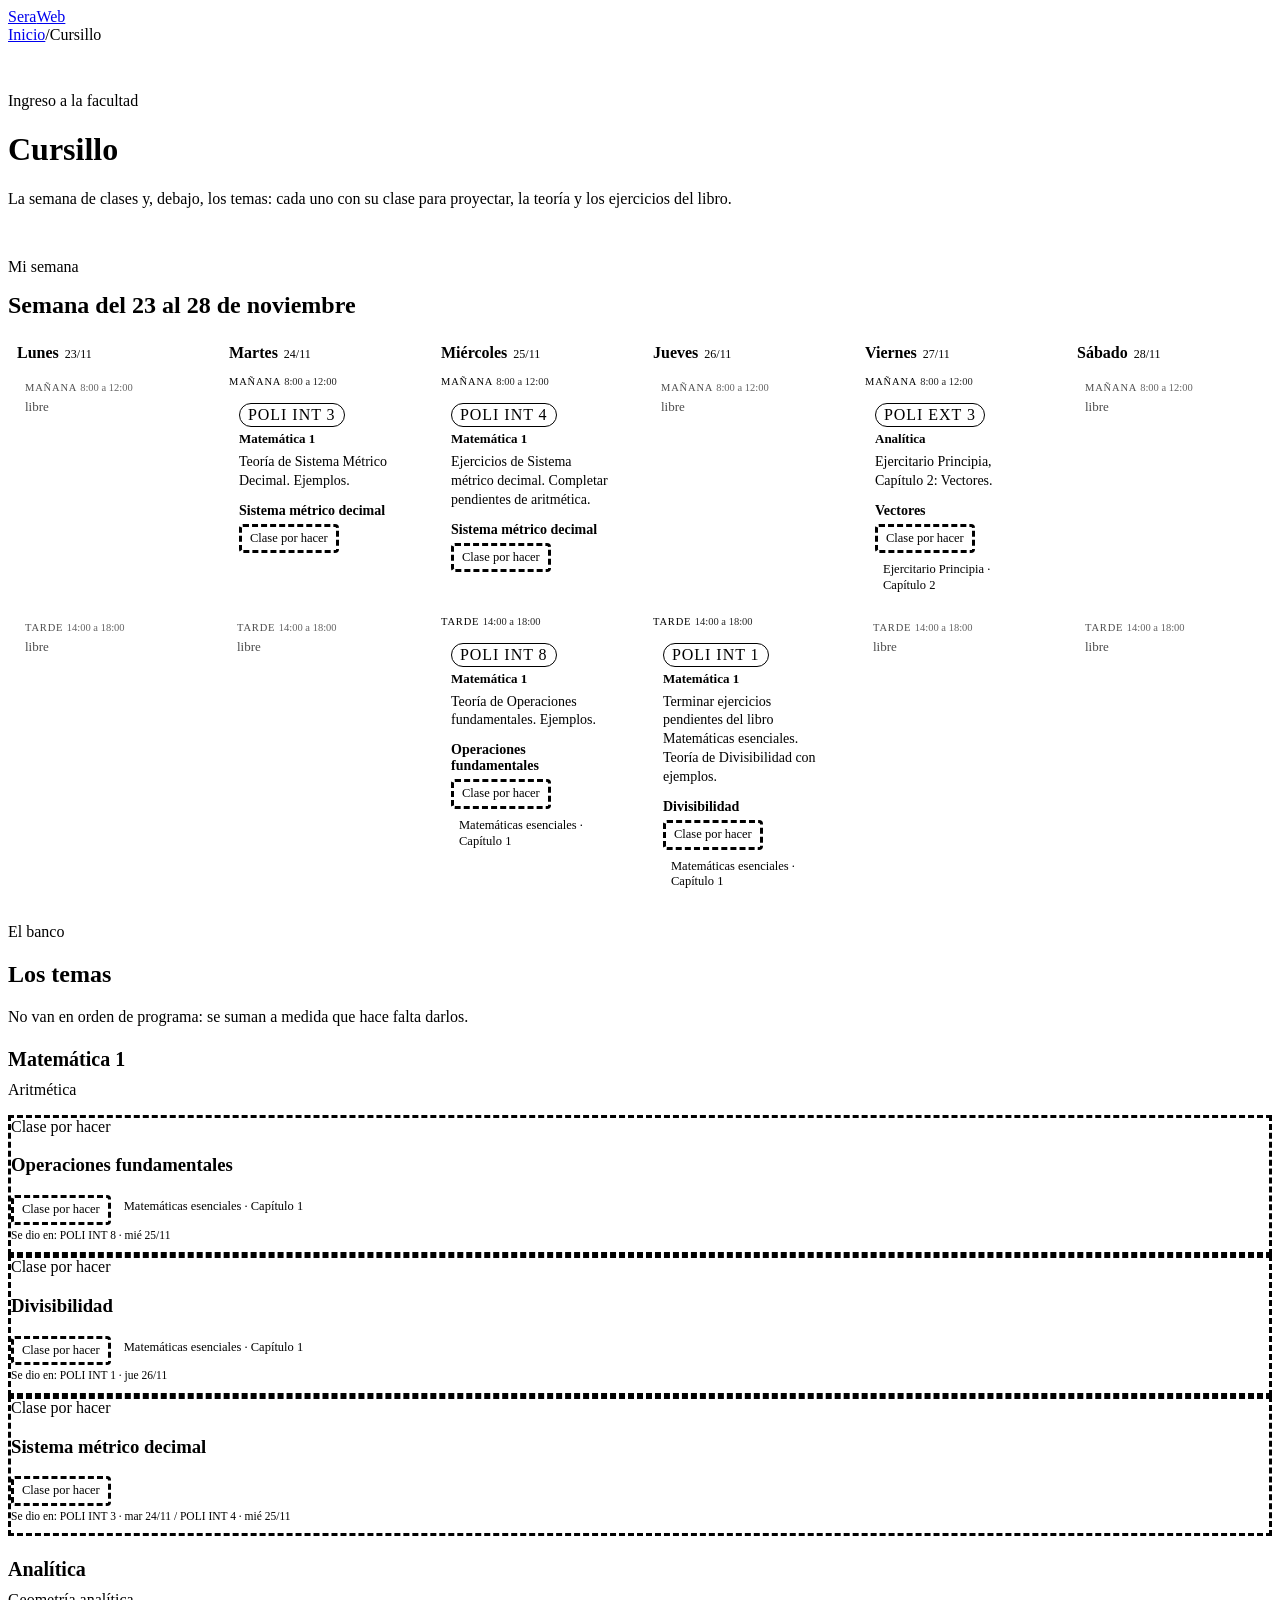
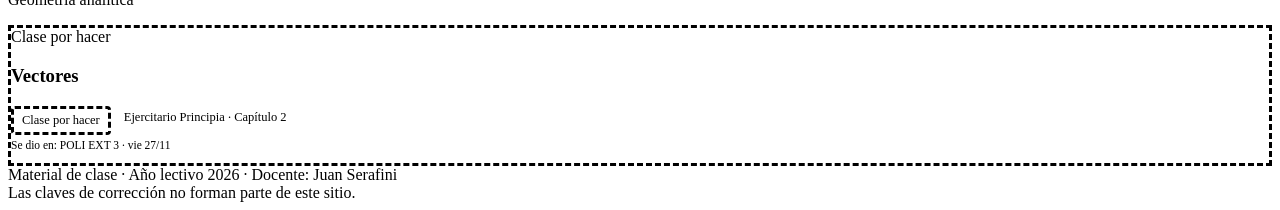
==== cursillo/index.html @ d31597b7 "Cursillo: la semana de clases y el banco de temas cursillo/index.html abre con la semana (lunes a sá" ====
<!doctype html>
<html lang="es">
<head>
<meta charset="utf-8">
<meta name="viewport" content="width=device-width, initial-scale=1, viewport-fit=cover">
<title>Cursillo · SeraWeb</title>
<meta name="description" content="Cursillo de ingreso: la semana de clases y los temas, con sus clases para proyectar.">
<link rel="icon" href="../assets/img/seraweb.svg" type="image/svg+xml">
<link rel="preconnect" href="https://fonts.googleapis.com">
<link rel="preconnect" href="https://fonts.gstatic.com" crossorigin>
<link rel="stylesheet" href="https://fonts.googleapis.com/css2?family=Alegreya:ital,wght@0,500;0,700;0,800;1,500&family=Alegreya+Sans:ital,wght@0,400;0,500;0,700;1,400&family=IBM+Plex+Mono:wght@400;600&display=swap">
  <link rel="stylesheet" href="../assets/base.css">
  <link rel="stylesheet" href="../assets/sitio.css">
  <link rel="stylesheet" href="../assets/cursillo.css">
</head>
<body>
<nav class="sitio-nav">
  <div class="sitio-nav-int">
    <a class="sitio-marca" href="../index.html">Sera<span>Web</span></a>
    <div class="sitio-ruta"><a href="../index.html">Inicio</a><span class="sep">/</span><span>Cursillo</span></div>
  </div>
</nav>
<div class="envoltura ancha">
<header class="portada cur-portada">
  <p class="sello">Ingreso a la facultad</p>
  <h1>Cursillo</h1>
  <p class="bajada">La semana de clases y, debajo, los temas: cada uno con su clase para
    proyectar, la teoría y los ejercicios del libro.</p>
</header>
<section class="bloque" id="semana">
  <p class="eyebrow">Mi semana</p>
  <div class="cur-encabezado">
    <h2 id="cur-rotulo">Semana del 23 al 28 de noviembre</h2>
    <div class="cur-nav"><button class="cur-flecha" type="button" id="cur-ant" aria-label="Semana anterior">←</button><button class="cur-flecha" type="button" id="cur-sig" aria-label="Semana siguiente">→</button></div>
  </div>
  <div class="aviso" id="cur-aviso" hidden></div>
  <div class="cur-semana" data-lunes="2026-11-23" data-rotulo="Semana del 23 al 28 de noviembre">
    <div class="cur-dia libre" data-fecha="2026-11-23">
      <h3><span>Lunes</span> <small>23/11</small></h3>
      <div class="cur-turno vacio">
        <span class="cur-turno-nom">Mañana <small>8:00 a 12:00</small></span>
        <span class="cur-libre">libre</span>
      </div><div class="cur-turno vacio">
        <span class="cur-turno-nom">Tarde <small>14:00 a 18:00</small></span>
        <span class="cur-libre">libre</span>
      </div>
    </div><div class="cur-dia" data-fecha="2026-11-24">
      <h3><span>Martes</span> <small>24/11</small></h3>
      <div class="cur-turno">
        <span class="cur-turno-nom">Mañana <small>8:00 a 12:00</small></span>
        <article class="cur-clase">
          <div class="cur-cab"><span class="cur-grupo inst-poli" title="Politécnica · intensivo 3">POLI INT 3</span>
            <span class="cur-materia">Matemática 1</span></div>
          <p class="cur-consigna">Teoría de Sistema Métrico Decimal. Ejemplos.</p><div class="cur-tema"><a class="cur-tema-nom" href="#tema-sistema-metrico">Sistema métrico decimal</a><div class="cur-mats"><span class="cur-mat por-hacer">Clase por hacer</span></div></div>
        </article>
      </div><div class="cur-turno vacio">
        <span class="cur-turno-nom">Tarde <small>14:00 a 18:00</small></span>
        <span class="cur-libre">libre</span>
      </div>
    </div><div class="cur-dia" data-fecha="2026-11-25">
      <h3><span>Miércoles</span> <small>25/11</small></h3>
      <div class="cur-turno">
        <span class="cur-turno-nom">Mañana <small>8:00 a 12:00</small></span>
        <article class="cur-clase">
          <div class="cur-cab"><span class="cur-grupo inst-poli" title="Politécnica · intensivo 4">POLI INT 4</span>
            <span class="cur-materia">Matemática 1</span></div>
          <p class="cur-consigna">Ejercicios de Sistema métrico decimal. Completar pendientes de aritmética.</p><div class="cur-tema"><a class="cur-tema-nom" href="#tema-sistema-metrico">Sistema métrico decimal</a><div class="cur-mats"><span class="cur-mat por-hacer">Clase por hacer</span></div></div>
        </article>
      </div><div class="cur-turno">
        <span class="cur-turno-nom">Tarde <small>14:00 a 18:00</small></span>
        <article class="cur-clase">
          <div class="cur-cab"><span class="cur-grupo inst-poli" title="Politécnica · intensivo 8">POLI INT 8</span>
            <span class="cur-materia">Matemática 1</span></div>
          <p class="cur-consigna">Teoría de Operaciones fundamentales. Ejemplos.</p><div class="cur-tema"><a class="cur-tema-nom" href="#tema-operaciones">Operaciones fundamentales</a><div class="cur-mats"><span class="cur-mat por-hacer">Clase por hacer</span><span class="cur-mat ejer">Matemáticas esenciales · Capítulo 1</span></div></div>
        </article>
      </div>
    </div><div class="cur-dia" data-fecha="2026-11-26">
      <h3><span>Jueves</span> <small>26/11</small></h3>
      <div class="cur-turno vacio">
        <span class="cur-turno-nom">Mañana <small>8:00 a 12:00</small></span>
        <span class="cur-libre">libre</span>
      </div><div class="cur-turno">
        <span class="cur-turno-nom">Tarde <small>14:00 a 18:00</small></span>
        <article class="cur-clase">
          <div class="cur-cab"><span class="cur-grupo inst-poli" title="Politécnica · intensivo 1">POLI INT 1</span>
            <span class="cur-materia">Matemática 1</span></div>
          <p class="cur-consigna">Terminar ejercicios pendientes del libro Matemáticas esenciales. Teoría de Divisibilidad con ejemplos.</p><div class="cur-tema"><a class="cur-tema-nom" href="#tema-divisibilidad">Divisibilidad</a><div class="cur-mats"><span class="cur-mat por-hacer">Clase por hacer</span><span class="cur-mat ejer">Matemáticas esenciales · Capítulo 1</span></div></div>
        </article>
      </div>
    </div><div class="cur-dia" data-fecha="2026-11-27">
      <h3><span>Viernes</span> <small>27/11</small></h3>
      <div class="cur-turno">
        <span class="cur-turno-nom">Mañana <small>8:00 a 12:00</small></span>
        <article class="cur-clase">
          <div class="cur-cab"><span class="cur-grupo inst-poli" title="Politécnica · extensivo 3">POLI EXT 3</span>
            <span class="cur-materia">Analítica</span></div>
          <p class="cur-consigna">Ejercitario Principia, Capítulo 2: Vectores.</p><div class="cur-tema"><a class="cur-tema-nom" href="#tema-vectores">Vectores</a><div class="cur-mats"><span class="cur-mat por-hacer">Clase por hacer</span><span class="cur-mat ejer">Ejercitario Principia · Capítulo 2</span></div></div>
        </article>
      </div><div class="cur-turno vacio">
        <span class="cur-turno-nom">Tarde <small>14:00 a 18:00</small></span>
        <span class="cur-libre">libre</span>
      </div>
    </div><div class="cur-dia libre" data-fecha="2026-11-28">
      <h3><span>Sábado</span> <small>28/11</small></h3>
      <div class="cur-turno vacio">
        <span class="cur-turno-nom">Mañana <small>8:00 a 12:00</small></span>
        <span class="cur-libre">libre</span>
      </div><div class="cur-turno vacio">
        <span class="cur-turno-nom">Tarde <small>14:00 a 18:00</small></span>
        <span class="cur-libre">libre</span>
      </div>
    </div>
  </div>
</section>
<section class="bloque" id="temas">
  <p class="eyebrow">El banco</p>
  <h2>Los temas</h2>
  <p>No van en orden de programa: se suman a medida que hace falta darlos.</p>
  <h3 class="cur-banco-materia">Matemática 1</h3>
<p class="eyebrow">Aritmética</p><div class="tarjetas">
<div class="tarjeta cur-tarjeta sin-clase" id="tema-operaciones">
      <span class="etiqueta pend">Clase por hacer</span><h3>Operaciones fundamentales</h3>
      <div class="cur-mats"><span class="cur-mat por-hacer">Clase por hacer</span><span class="cur-mat ejer">Matemáticas esenciales · Capítulo 1</span></div><p class="cur-dado">Se dio en: POLI INT 8 · mié 25/11</p>
    </div>
<div class="tarjeta cur-tarjeta sin-clase" id="tema-divisibilidad">
      <span class="etiqueta pend">Clase por hacer</span><h3>Divisibilidad</h3>
      <div class="cur-mats"><span class="cur-mat por-hacer">Clase por hacer</span><span class="cur-mat ejer">Matemáticas esenciales · Capítulo 1</span></div><p class="cur-dado">Se dio en: POLI INT 1 · jue 26/11</p>
    </div>
<div class="tarjeta cur-tarjeta sin-clase" id="tema-sistema-metrico">
      <span class="etiqueta pend">Clase por hacer</span><h3>Sistema métrico decimal</h3>
      <div class="cur-mats"><span class="cur-mat por-hacer">Clase por hacer</span></div><p class="cur-dado">Se dio en: POLI INT 3 · mar 24/11 / POLI INT 4 · mié 25/11</p>
    </div>
</div>
<h3 class="cur-banco-materia">Analítica</h3>
<p class="eyebrow">Geometría analítica</p><div class="tarjetas">
<div class="tarjeta cur-tarjeta sin-clase" id="tema-vectores">
      <span class="etiqueta pend">Clase por hacer</span><h3>Vectores</h3>
      <div class="cur-mats"><span class="cur-mat por-hacer">Clase por hacer</span><span class="cur-mat ejer">Ejercitario Principia · Capítulo 2</span></div><p class="cur-dado">Se dio en: POLI EXT 3 · vie 27/11</p>
    </div>
</div>
</section>
</div>
<footer class="pie-sitio">
  <div class="envoltura ancha">
    Material de clase · Año lectivo 2026 · Docente: Juan Serafini<br>
    Las claves de corrección no forman parte de este sitio.
  </div>
</footer>
<script>
(function () {
  var semanas = [].slice.call(document.querySelectorAll('.cur-semana'));
  if (!semanas.length) return;
  function lee(iso) { var p = iso.split('-'); return new Date(+p[0], p[1] - 1, +p[2]); }
  function iso(d) {
    return d.getFullYear() + '-' + ('0' + (d.getMonth() + 1)).slice(-2) + '-' + ('0' + d.getDate()).slice(-2);
  }
  function mas(d, n) { return new Date(d.getFullYear(), d.getMonth(), d.getDate() + n); }
  var q = /[?&]hoy=(\d{4}-\d\d-\d\d)/.exec(location.search);
  var hoy = q ? lee(q[1]) : new Date(); hoy = new Date(hoy.getFullYear(), hoy.getMonth(), hoy.getDate());
  var dow = hoy.getDay();                          // 0 domingo … 6 sábado
  var lunesHoy = mas(hoy, dow === 0 ? -6 : 1 - dow);
  var objetivo = dow === 0 ? mas(lunesHoy, 7) : lunesHoy;   // el domingo ya mira la que viene
  var lunes = semanas.map(function (s) { return s.getAttribute('data-lunes'); });
  var i = lunes.indexOf(iso(objetivo));
  if (i < 0) {                                       // la más cercana hacia atrás, o la primera
    i = 0;
    for (var k = 0; k < lunes.length; k++) if (lunes[k] <= iso(objetivo)) i = k;
  }
  var rot = document.getElementById('cur-rotulo');
  var ant = document.getElementById('cur-ant'), sig = document.getElementById('cur-sig');
  function muestra(n) {
    i = n;
    semanas.forEach(function (s, k) { s.hidden = k !== i; });
    rot.textContent = semanas[i].getAttribute('data-rotulo');
    ant.disabled = i === 0; sig.disabled = i === semanas.length - 1;
  }
  ant.addEventListener('click', function () { if (i > 0) muestra(i - 1); });
  sig.addEventListener('click', function () { if (i < semanas.length - 1) muestra(i + 1); });
  document.querySelector('.cur-nav').hidden = semanas.length < 2;
  var d = document.querySelector('.cur-dia[data-fecha="' + iso(hoy) + '"]');
  if (d) d.classList.add('hoy');
  muestra(i);
  // jueves: cargar la disponibilidad; viernes y sábado: ¿llegó la grilla?
  var prox = mas(lunesHoy, 7), aviso = document.getElementById('cur-aviso');
  var meses = ['enero','febrero','marzo','abril','mayo','junio','julio','agosto',
               'septiembre','octubre','noviembre','diciembre'];
  var cual = prox.getDate() + ' de ' + meses[prox.getMonth()];
  var cargada = lunes.indexOf(iso(prox)) >= 0;
  if (dow === 4) aviso.innerHTML = '<strong>Hoy es jueves:</strong> cargá la disponibilidad para la semana del ' + cual + '.';
  else if ((dow === 5 || dow === 6) && !cargada)
    aviso.innerHTML = '<strong>Falta la grilla</strong> de la semana del ' + cual + ': cuando llegue, se carga en cursillo_datos.py.';
  aviso.hidden = !aviso.innerHTML;
})();
</script>
<script src="../assets/proyeccion.js" defer></script>
<script src="../assets/timer.js" defer></script>
</body>
</html>
---- assets/cursillo.css ----
/* SeraWeb · Cursillo: la semana y el banco de temas.
   Lo usa solo cursillo/index.html (lo genera cursillo_generar.py). */

.cur-portada{padding-block:32px 18px}

.cur-encabezado{display:flex; align-items:center; justify-content:space-between; gap:12px; flex-wrap:wrap}
.cur-encabezado h2{margin:0}
.cur-nav{display:flex; gap:6px}
.cur-nav[hidden]{display:none}
.cur-flecha{
  font:700 18px/1 var(--sans); min-width:44px; min-height:44px; border-radius:5px;
  border:1px solid var(--acento); background:none; color:var(--acento); cursor:pointer}
.cur-flecha:hover,.cur-flecha:focus-visible{background:var(--acento); color:var(--papel)}
.cur-flecha[disabled]{opacity:.3; cursor:default; background:none; color:var(--acento)}

/* la grilla: seis días en columnas, con los turnos alineados por subgrid */
.cur-semana{
  display:grid; grid-template-columns:repeat(6,minmax(0,1fr));
  grid-template-rows:auto auto auto; gap:0 8px; margin-top:16px}
.cur-semana[hidden]{display:none}
.cur-dia{
  display:grid; grid-row:span 3; grid-template-rows:subgrid; gap:8px;
  padding:8px; border-radius:6px; border:1px solid transparent}
.cur-dia h3{
  margin:0; font-size:1rem; font-weight:700; display:flex; align-items:baseline; gap:6px;
  padding-bottom:6px; border-bottom:2px solid var(--linea-fuerte)}
.cur-dia h3 small{font-family:var(--mono); font-size:12px; font-weight:400; color:var(--lapiz)}
.cur-dia.hoy{border-color:var(--acento); background:var(--acento-suave)}
.cur-dia.hoy h3{border-bottom-color:var(--acento)}
.cur-dia.hoy h3::after{
  content:'hoy'; margin-left:auto; font:700 10.5px var(--mono); letter-spacing:.1em;
  text-transform:uppercase; color:var(--acento)}

.cur-turno{display:flex; flex-direction:column; gap:6px; min-height:7.5em}
.cur-turno-nom{
  font-family:var(--mono); font-size:10.5px; letter-spacing:.08em; text-transform:uppercase;
  color:var(--lapiz)}
.cur-turno-nom small{font-size:inherit; letter-spacing:0; text-transform:none; opacity:.85}
.cur-turno.vacio{
  border:1px dashed var(--linea); border-radius:5px; padding:6px 8px; opacity:.7}
.cur-libre{font-size:13px; color:var(--lapiz)}

.cur-clase{
  flex:1; display:flex; flex-direction:column; gap:6px; padding:10px;
  background:var(--papel); border:1px solid var(--linea-fuerte); border-left:4px solid var(--acento);
  border-radius:5px}
.cur-cab{display:flex; flex-wrap:wrap; align-items:center; gap:4px 8px}
.cur-grupo{
  font:700 12px var(--sans); letter-spacing:.06em; padding:2px 8px; border-radius:99px;
  border:1.5px solid currentColor; white-space:nowrap}
.cur-materia{font-size:13px; font-weight:600; color:var(--lapiz)}
.cur-consigna{margin:0; font-size:14px; line-height:1.35}

/* color por institución (el grupo y el borde de la tarjeta) */
.inst-poli{color:var(--acento)}
.inst-fiuna{color:var(--acento2)}
.inst-fcq{color:var(--dest)}
.inst-ct,.inst-uptp{color:var(--tinta)}
.cur-clase:has(.inst-fiuna){border-left-color:var(--acento2)}
.cur-clase:has(.inst-fcq){border-left-color:var(--dest)}
.cur-clase:has(.inst-ct),.cur-clase:has(.inst-uptp){border-left-color:var(--tinta)}

.cur-tema{border-top:1px solid var(--linea); padding-top:6px; display:flex; flex-direction:column; gap:5px}
.cur-tema-nom{font-weight:700; font-size:14px; color:var(--tinta); text-decoration:none}
.cur-tema-nom:hover{color:var(--acento); text-decoration:underline}

/* los materiales de un tema */
.cur-mats{display:flex; flex-wrap:wrap; gap:5px}
.cur-mat{
  font-size:12.5px; line-height:1.25; padding:4px 8px; border-radius:4px;
  border:1px solid var(--linea-fuerte); color:var(--tinta); text-decoration:none}
a.cur-mat:hover,a.cur-mat:focus-visible{border-color:var(--acento); color:var(--acento)}
.cur-mat.clase{background:var(--acento); border-color:var(--acento); color:var(--papel); font-weight:700}
a.cur-mat.clase:hover,a.cur-mat.clase:focus-visible{background:none; color:var(--acento)}
.cur-mat.por-hacer{border-style:dashed; color:var(--lapiz)}
.cur-mat.ejer{background:var(--papel-2)}

/* el banco */
.cur-banco-materia{font-size:1.25rem; margin:22px 0 8px}
#temas .eyebrow{margin-top:10px}
.cur-tarjeta{scroll-margin-top:80px}
.cur-tarjeta.sin-clase{border-style:dashed}
.cur-tarjeta:target{border-color:var(--acento); box-shadow:0 0 0 3px var(--acento-suave)}
.cur-tarjeta .cur-dado{font-family:var(--mono); font-size:11.5px; margin-top:auto; padding-top:4px}

/* en pantallas angostas: un día debajo del otro, sin los casilleros vacíos */
@media (max-width:900px){
  .cur-semana{grid-template-columns:1fr; gap:10px}
  .cur-dia{display:flex; flex-direction:column; grid-row:auto}
  .cur-turno{min-height:0}
  .cur-turno.vacio{display:none}
  .cur-dia.libre{flex-direction:row; align-items:baseline; opacity:.65; padding-block:4px}
  .cur-dia.libre h3{border:none; padding:0}
  .cur-dia.libre::after{content:'libre'; font-size:13px; color:var(--lapiz); margin-left:auto}
}
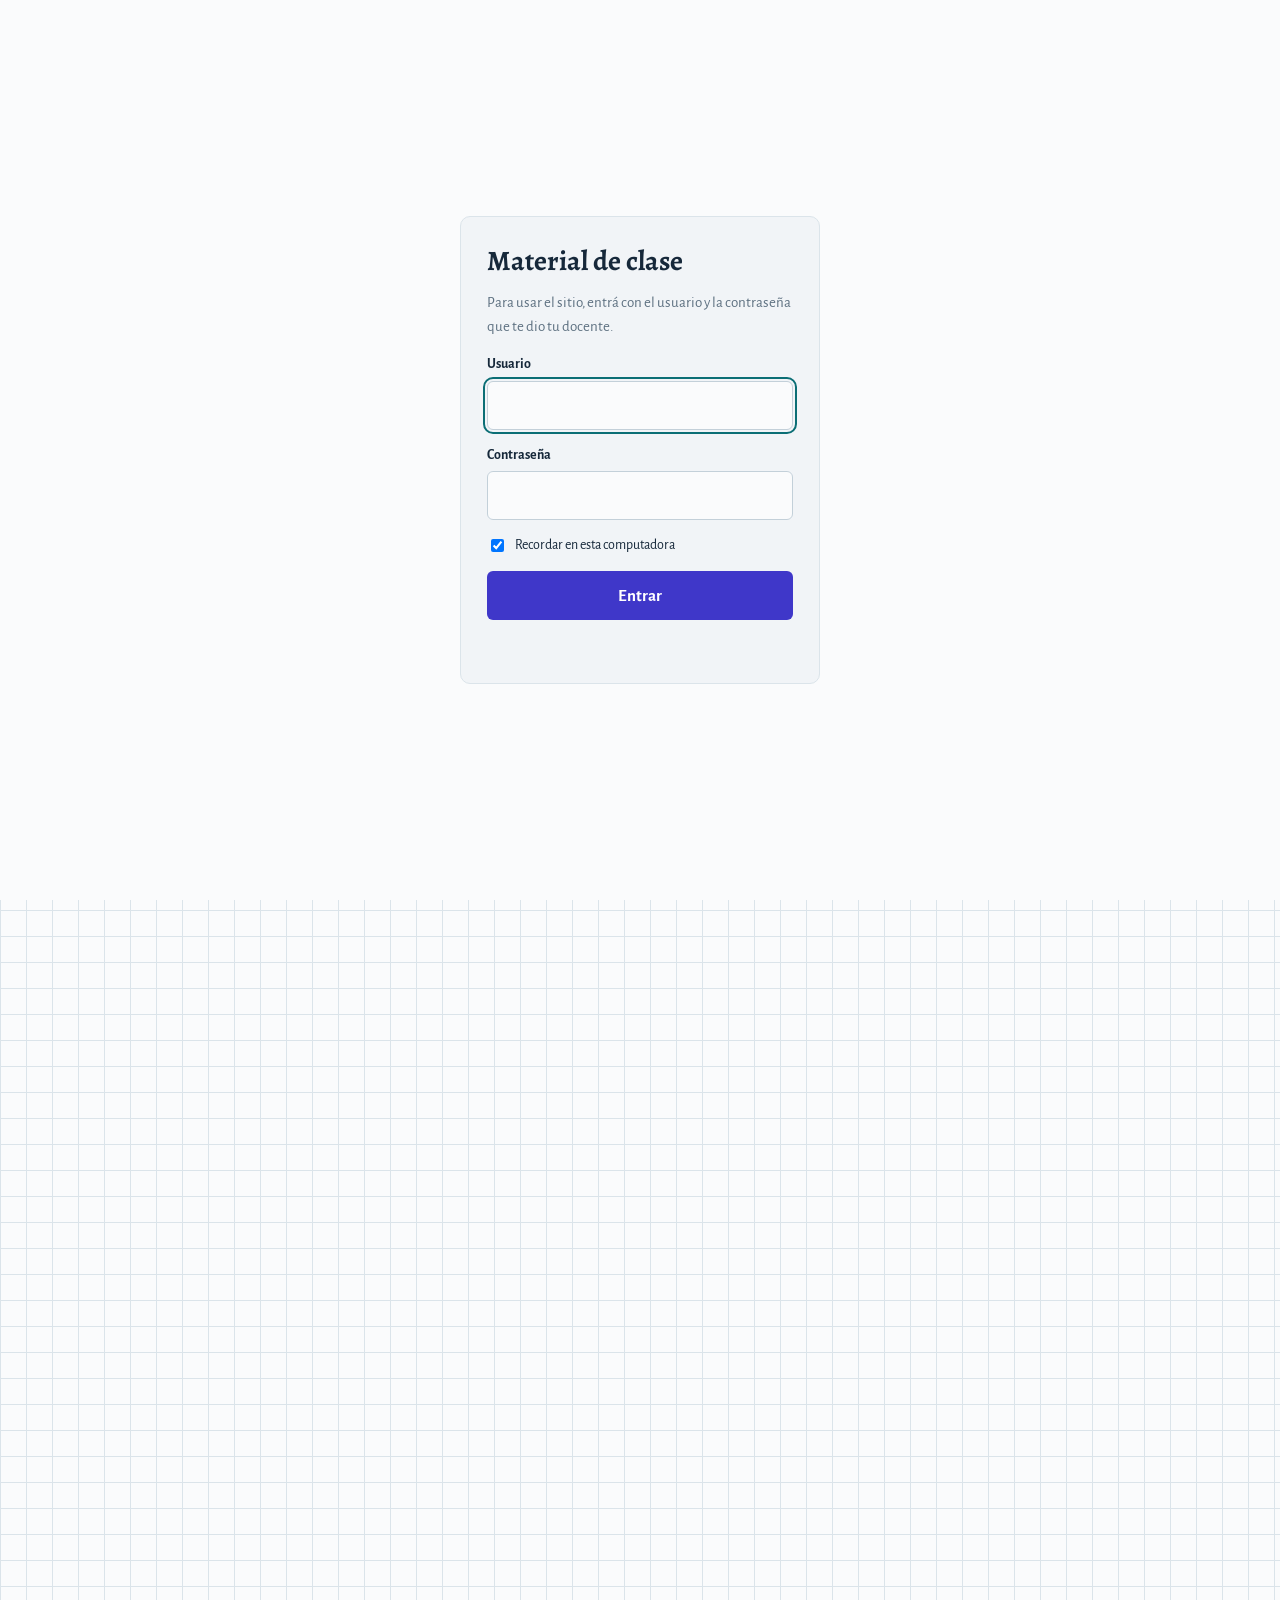
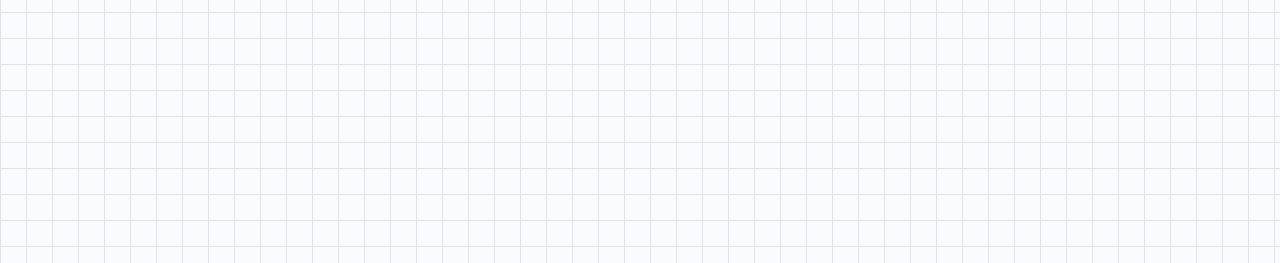
==== commit 0425b634: "Merge origin/main en cambios-locales: el Cursillo nuevo sobre la portada nueva La portada de main ar" ====
--- a/cursillo/index.html
+++ b/cursillo/index.html
@@ -6,9 +6,8 @@
 <title>Cursillo · SeraWeb</title>
 <meta name="description" content="Cursillo de ingreso: la semana de clases y los temas, con sus clases para proyectar.">
 <link rel="icon" href="../assets/img/seraweb.svg" type="image/svg+xml">
-<link rel="preconnect" href="https://fonts.googleapis.com">
-<link rel="preconnect" href="https://fonts.gstatic.com" crossorigin>
-<link rel="stylesheet" href="https://fonts.googleapis.com/css2?family=Alegreya:ital,wght@0,500;0,700;0,800;1,500&family=Alegreya+Sans:ital,wght@0,400;0,500;0,700;1,400&family=IBM+Plex+Mono:wght@400;600&display=swap">
+<meta http-equiv="Content-Security-Policy" content="default-src 'self' file:; script-src 'self' file: 'unsafe-inline'; style-src 'self' file: 'unsafe-inline'; img-src 'self' file: data:; font-src 'self' file:; media-src 'self' file:; connect-src 'none'; object-src 'none'; base-uri 'none'; form-action 'none'">
+<script src="../assets/acceso.js"></script>
   <link rel="stylesheet" href="../assets/base.css">
   <link rel="stylesheet" href="../assets/sitio.css">
   <link rel="stylesheet" href="../assets/cursillo.css">
--- a/assets/base.css
+++ b/assets/base.css
@@ -0,0 +1,449 @@
+/* ═══════════════════════════════════════════════════════════════
+   SeraWeb · hoja base
+   Todo lo compartido entre páginas: los colores, la tipografía, la
+   notación matemática, el panel de proyección y el modo diapositiva.
+   Una página de contenido solo agrega sus propios componentes.
+   ═══════════════════════════════════════════════════════════════ */
+
+/* ── tipografía, servida desde el sitio ─────────────────────────
+   Alegreya, Alegreya Sans e IBM Plex Mono (licencia SIL OFL 1.1, ver
+   assets/fuentes/OFL-*.txt), bajadas de Google Fonts con los subconjuntos
+   latin, latin-ext y greek. Sin pedidos a Google: el sitio no le avisa a
+   nadie quién lo visita, y la tipografía anda también sin conexión. */
+@font-face{font-family:'Alegreya';font-style:italic;font-weight:400;font-display:swap;
+  src:url(fuentes/alegreya-italic-greek.woff2) format('woff2');
+  unicode-range:U+0370-0377, U+037A-037F, U+0384-038A, U+038C, U+038E-03A1, U+03A3-03FF}
+@font-face{font-family:'Alegreya';font-style:italic;font-weight:400;font-display:swap;
+  src:url(fuentes/alegreya-italic-latin-ext.woff2) format('woff2');
+  unicode-range:U+0100-02BA, U+02BD-02C5, U+02C7-02CC, U+02CE-02D7, U+02DD-02FF, U+0304, U+0308, U+0329, U+1D00-1DBF, U+1E00-1E9F, U+1EF2-1EFF, U+2020, U+20A0-20AB, U+20AD-20C4, U+2113, U+2C60-2C7F, U+A720-A7FF}
+@font-face{font-family:'Alegreya';font-style:italic;font-weight:400;font-display:swap;
+  src:url(fuentes/alegreya-italic-latin.woff2) format('woff2');
+  unicode-range:U+0000-00FF, U+0131, U+0152-0153, U+02BB-02BC, U+02C6, U+02DA, U+02DC, U+0304, U+0308, U+0329, U+2000-206F, U+20AC, U+2122, U+2191, U+2193, U+2212, U+2215, U+FEFF, U+FFFD}
+@font-face{font-family:'Alegreya';font-style:italic;font-weight:500;font-display:swap;
+  src:url(fuentes/alegreya-italic-greek.woff2) format('woff2');
+  unicode-range:U+0370-0377, U+037A-037F, U+0384-038A, U+038C, U+038E-03A1, U+03A3-03FF}
+@font-face{font-family:'Alegreya';font-style:italic;font-weight:500;font-display:swap;
+  src:url(fuentes/alegreya-italic-latin-ext.woff2) format('woff2');
+  unicode-range:U+0100-02BA, U+02BD-02C5, U+02C7-02CC, U+02CE-02D7, U+02DD-02FF, U+0304, U+0308, U+0329, U+1D00-1DBF, U+1E00-1E9F, U+1EF2-1EFF, U+2020, U+20A0-20AB, U+20AD-20C4, U+2113, U+2C60-2C7F, U+A720-A7FF}
+@font-face{font-family:'Alegreya';font-style:italic;font-weight:500;font-display:swap;
+  src:url(fuentes/alegreya-italic-latin.woff2) format('woff2');
+  unicode-range:U+0000-00FF, U+0131, U+0152-0153, U+02BB-02BC, U+02C6, U+02DA, U+02DC, U+0304, U+0308, U+0329, U+2000-206F, U+20AC, U+2122, U+2191, U+2193, U+2212, U+2215, U+FEFF, U+FFFD}
+@font-face{font-family:'Alegreya';font-style:italic;font-weight:700;font-display:swap;
+  src:url(fuentes/alegreya-italic-greek.woff2) format('woff2');
+  unicode-range:U+0370-0377, U+037A-037F, U+0384-038A, U+038C, U+038E-03A1, U+03A3-03FF}
+@font-face{font-family:'Alegreya';font-style:italic;font-weight:700;font-display:swap;
+  src:url(fuentes/alegreya-italic-latin-ext.woff2) format('woff2');
+  unicode-range:U+0100-02BA, U+02BD-02C5, U+02C7-02CC, U+02CE-02D7, U+02DD-02FF, U+0304, U+0308, U+0329, U+1D00-1DBF, U+1E00-1E9F, U+1EF2-1EFF, U+2020, U+20A0-20AB, U+20AD-20C4, U+2113, U+2C60-2C7F, U+A720-A7FF}
+@font-face{font-family:'Alegreya';font-style:italic;font-weight:700;font-display:swap;
+  src:url(fuentes/alegreya-italic-latin.woff2) format('woff2');
+  unicode-range:U+0000-00FF, U+0131, U+0152-0153, U+02BB-02BC, U+02C6, U+02DA, U+02DC, U+0304, U+0308, U+0329, U+2000-206F, U+20AC, U+2122, U+2191, U+2193, U+2212, U+2215, U+FEFF, U+FFFD}
+@font-face{font-family:'Alegreya';font-style:normal;font-weight:400;font-display:swap;
+  src:url(fuentes/alegreya-greek.woff2) format('woff2');
+  unicode-range:U+0370-0377, U+037A-037F, U+0384-038A, U+038C, U+038E-03A1, U+03A3-03FF}
+@font-face{font-family:'Alegreya';font-style:normal;font-weight:400;font-display:swap;
+  src:url(fuentes/alegreya-latin-ext.woff2) format('woff2');
+  unicode-range:U+0100-02BA, U+02BD-02C5, U+02C7-02CC, U+02CE-02D7, U+02DD-02FF, U+0304, U+0308, U+0329, U+1D00-1DBF, U+1E00-1E9F, U+1EF2-1EFF, U+2020, U+20A0-20AB, U+20AD-20C4, U+2113, U+2C60-2C7F, U+A720-A7FF}
+@font-face{font-family:'Alegreya';font-style:normal;font-weight:400;font-display:swap;
+  src:url(fuentes/alegreya-latin.woff2) format('woff2');
+  unicode-range:U+0000-00FF, U+0131, U+0152-0153, U+02BB-02BC, U+02C6, U+02DA, U+02DC, U+0304, U+0308, U+0329, U+2000-206F, U+20AC, U+2122, U+2191, U+2193, U+2212, U+2215, U+FEFF, U+FFFD}
+@font-face{font-family:'Alegreya';font-style:normal;font-weight:500;font-display:swap;
+  src:url(fuentes/alegreya-greek.woff2) format('woff2');
+  unicode-range:U+0370-0377, U+037A-037F, U+0384-038A, U+038C, U+038E-03A1, U+03A3-03FF}
+@font-face{font-family:'Alegreya';font-style:normal;font-weight:500;font-display:swap;
+  src:url(fuentes/alegreya-latin-ext.woff2) format('woff2');
+  unicode-range:U+0100-02BA, U+02BD-02C5, U+02C7-02CC, U+02CE-02D7, U+02DD-02FF, U+0304, U+0308, U+0329, U+1D00-1DBF, U+1E00-1E9F, U+1EF2-1EFF, U+2020, U+20A0-20AB, U+20AD-20C4, U+2113, U+2C60-2C7F, U+A720-A7FF}
+@font-face{font-family:'Alegreya';font-style:normal;font-weight:500;font-display:swap;
+  src:url(fuentes/alegreya-latin.woff2) format('woff2');
+  unicode-range:U+0000-00FF, U+0131, U+0152-0153, U+02BB-02BC, U+02C6, U+02DA, U+02DC, U+0304, U+0308, U+0329, U+2000-206F, U+20AC, U+2122, U+2191, U+2193, U+2212, U+2215, U+FEFF, U+FFFD}
+@font-face{font-family:'Alegreya';font-style:normal;font-weight:700;font-display:swap;
+  src:url(fuentes/alegreya-greek.woff2) format('woff2');
+  unicode-range:U+0370-0377, U+037A-037F, U+0384-038A, U+038C, U+038E-03A1, U+03A3-03FF}
+@font-face{font-family:'Alegreya';font-style:normal;font-weight:700;font-display:swap;
+  src:url(fuentes/alegreya-latin-ext.woff2) format('woff2');
+  unicode-range:U+0100-02BA, U+02BD-02C5, U+02C7-02CC, U+02CE-02D7, U+02DD-02FF, U+0304, U+0308, U+0329, U+1D00-1DBF, U+1E00-1E9F, U+1EF2-1EFF, U+2020, U+20A0-20AB, U+20AD-20C4, U+2113, U+2C60-2C7F, U+A720-A7FF}
+@font-face{font-family:'Alegreya';font-style:normal;font-weight:700;font-display:swap;
+  src:url(fuentes/alegreya-latin.woff2) format('woff2');
+  unicode-range:U+0000-00FF, U+0131, U+0152-0153, U+02BB-02BC, U+02C6, U+02DA, U+02DC, U+0304, U+0308, U+0329, U+2000-206F, U+20AC, U+2122, U+2191, U+2193, U+2212, U+2215, U+FEFF, U+FFFD}
+@font-face{font-family:'Alegreya';font-style:normal;font-weight:800;font-display:swap;
+  src:url(fuentes/alegreya-greek.woff2) format('woff2');
+  unicode-range:U+0370-0377, U+037A-037F, U+0384-038A, U+038C, U+038E-03A1, U+03A3-03FF}
+@font-face{font-family:'Alegreya';font-style:normal;font-weight:800;font-display:swap;
+  src:url(fuentes/alegreya-latin-ext.woff2) format('woff2');
+  unicode-range:U+0100-02BA, U+02BD-02C5, U+02C7-02CC, U+02CE-02D7, U+02DD-02FF, U+0304, U+0308, U+0329, U+1D00-1DBF, U+1E00-1E9F, U+1EF2-1EFF, U+2020, U+20A0-20AB, U+20AD-20C4, U+2113, U+2C60-2C7F, U+A720-A7FF}
+@font-face{font-family:'Alegreya';font-style:normal;font-weight:800;font-display:swap;
+  src:url(fuentes/alegreya-latin.woff2) format('woff2');
+  unicode-range:U+0000-00FF, U+0131, U+0152-0153, U+02BB-02BC, U+02C6, U+02DA, U+02DC, U+0304, U+0308, U+0329, U+2000-206F, U+20AC, U+2122, U+2191, U+2193, U+2212, U+2215, U+FEFF, U+FFFD}
+@font-face{font-family:'Alegreya Sans';font-style:italic;font-weight:400;font-display:swap;
+  src:url(fuentes/alegreya-sans-italic-greek.woff2) format('woff2');
+  unicode-range:U+0370-0377, U+037A-037F, U+0384-038A, U+038C, U+038E-03A1, U+03A3-03FF}
+@font-face{font-family:'Alegreya Sans';font-style:italic;font-weight:400;font-display:swap;
+  src:url(fuentes/alegreya-sans-italic-latin-ext.woff2) format('woff2');
+  unicode-range:U+0100-02BA, U+02BD-02C5, U+02C7-02CC, U+02CE-02D7, U+02DD-02FF, U+0304, U+0308, U+0329, U+1D00-1DBF, U+1E00-1E9F, U+1EF2-1EFF, U+2020, U+20A0-20AB, U+20AD-20C4, U+2113, U+2C60-2C7F, U+A720-A7FF}
+@font-face{font-family:'Alegreya Sans';font-style:italic;font-weight:400;font-display:swap;
+  src:url(fuentes/alegreya-sans-italic-latin.woff2) format('woff2');
+  unicode-range:U+0000-00FF, U+0131, U+0152-0153, U+02BB-02BC, U+02C6, U+02DA, U+02DC, U+0304, U+0308, U+0329, U+2000-206F, U+20AC, U+2122, U+2191, U+2193, U+2212, U+2215, U+FEFF, U+FFFD}
+@font-face{font-family:'Alegreya Sans';font-style:normal;font-weight:400;font-display:swap;
+  src:url(fuentes/alegreya-sans-greek.woff2) format('woff2');
+  unicode-range:U+0370-0377, U+037A-037F, U+0384-038A, U+038C, U+038E-03A1, U+03A3-03FF}
+@font-face{font-family:'Alegreya Sans';font-style:normal;font-weight:400;font-display:swap;
+  src:url(fuentes/alegreya-sans-latin-ext.woff2) format('woff2');
+  unicode-range:U+0100-02BA, U+02BD-02C5, U+02C7-02CC, U+02CE-02D7, U+02DD-02FF, U+0304, U+0308, U+0329, U+1D00-1DBF, U+1E00-1E9F, U+1EF2-1EFF, U+2020, U+20A0-20AB, U+20AD-20C4, U+2113, U+2C60-2C7F, U+A720-A7FF}
+@font-face{font-family:'Alegreya Sans';font-style:normal;font-weight:400;font-display:swap;
+  src:url(fuentes/alegreya-sans-latin.woff2) format('woff2');
+  unicode-range:U+0000-00FF, U+0131, U+0152-0153, U+02BB-02BC, U+02C6, U+02DA, U+02DC, U+0304, U+0308, U+0329, U+2000-206F, U+20AC, U+2122, U+2191, U+2193, U+2212, U+2215, U+FEFF, U+FFFD}
+@font-face{font-family:'Alegreya Sans';font-style:normal;font-weight:500;font-display:swap;
+  src:url(fuentes/alegreya-sans-greek-500.woff2) format('woff2');
+  unicode-range:U+0370-0377, U+037A-037F, U+0384-038A, U+038C, U+038E-03A1, U+03A3-03FF}
+@font-face{font-family:'Alegreya Sans';font-style:normal;font-weight:500;font-display:swap;
+  src:url(fuentes/alegreya-sans-latin-ext-500.woff2) format('woff2');
+  unicode-range:U+0100-02BA, U+02BD-02C5, U+02C7-02CC, U+02CE-02D7, U+02DD-02FF, U+0304, U+0308, U+0329, U+1D00-1DBF, U+1E00-1E9F, U+1EF2-1EFF, U+2020, U+20A0-20AB, U+20AD-20C4, U+2113, U+2C60-2C7F, U+A720-A7FF}
+@font-face{font-family:'Alegreya Sans';font-style:normal;font-weight:500;font-display:swap;
+  src:url(fuentes/alegreya-sans-latin-500.woff2) format('woff2');
+  unicode-range:U+0000-00FF, U+0131, U+0152-0153, U+02BB-02BC, U+02C6, U+02DA, U+02DC, U+0304, U+0308, U+0329, U+2000-206F, U+20AC, U+2122, U+2191, U+2193, U+2212, U+2215, U+FEFF, U+FFFD}
+@font-face{font-family:'Alegreya Sans';font-style:normal;font-weight:700;font-display:swap;
+  src:url(fuentes/alegreya-sans-greek-700.woff2) format('woff2');
+  unicode-range:U+0370-0377, U+037A-037F, U+0384-038A, U+038C, U+038E-03A1, U+03A3-03FF}
+@font-face{font-family:'Alegreya Sans';font-style:normal;font-weight:700;font-display:swap;
+  src:url(fuentes/alegreya-sans-latin-ext-700.woff2) format('woff2');
+  unicode-range:U+0100-02BA, U+02BD-02C5, U+02C7-02CC, U+02CE-02D7, U+02DD-02FF, U+0304, U+0308, U+0329, U+1D00-1DBF, U+1E00-1E9F, U+1EF2-1EFF, U+2020, U+20A0-20AB, U+20AD-20C4, U+2113, U+2C60-2C7F, U+A720-A7FF}
+@font-face{font-family:'Alegreya Sans';font-style:normal;font-weight:700;font-display:swap;
+  src:url(fuentes/alegreya-sans-latin-700.woff2) format('woff2');
+  unicode-range:U+0000-00FF, U+0131, U+0152-0153, U+02BB-02BC, U+02C6, U+02DA, U+02DC, U+0304, U+0308, U+0329, U+2000-206F, U+20AC, U+2122, U+2191, U+2193, U+2212, U+2215, U+FEFF, U+FFFD}
+@font-face{font-family:'Alegreya Sans';font-style:normal;font-weight:800;font-display:swap;
+  src:url(fuentes/alegreya-sans-greek-800.woff2) format('woff2');
+  unicode-range:U+0370-0377, U+037A-037F, U+0384-038A, U+038C, U+038E-03A1, U+03A3-03FF}
+@font-face{font-family:'Alegreya Sans';font-style:normal;font-weight:800;font-display:swap;
+  src:url(fuentes/alegreya-sans-latin-ext-800.woff2) format('woff2');
+  unicode-range:U+0100-02BA, U+02BD-02C5, U+02C7-02CC, U+02CE-02D7, U+02DD-02FF, U+0304, U+0308, U+0329, U+1D00-1DBF, U+1E00-1E9F, U+1EF2-1EFF, U+2020, U+20A0-20AB, U+20AD-20C4, U+2113, U+2C60-2C7F, U+A720-A7FF}
+@font-face{font-family:'Alegreya Sans';font-style:normal;font-weight:800;font-display:swap;
+  src:url(fuentes/alegreya-sans-latin-800.woff2) format('woff2');
+  unicode-range:U+0000-00FF, U+0131, U+0152-0153, U+02BB-02BC, U+02C6, U+02DA, U+02DC, U+0304, U+0308, U+0329, U+2000-206F, U+20AC, U+2122, U+2191, U+2193, U+2212, U+2215, U+FEFF, U+FFFD}
+@font-face{font-family:'IBM Plex Mono';font-style:normal;font-weight:400;font-display:swap;
+  src:url(fuentes/ibm-plex-mono-latin-ext.woff2) format('woff2');
+  unicode-range:U+0100-02BA, U+02BD-02C5, U+02C7-02CC, U+02CE-02D7, U+02DD-02FF, U+0304, U+0308, U+0329, U+1D00-1DBF, U+1E00-1E9F, U+1EF2-1EFF, U+2020, U+20A0-20AB, U+20AD-20C4, U+2113, U+2C60-2C7F, U+A720-A7FF}
+@font-face{font-family:'IBM Plex Mono';font-style:normal;font-weight:400;font-display:swap;
+  src:url(fuentes/ibm-plex-mono-latin.woff2) format('woff2');
+  unicode-range:U+0000-00FF, U+0131, U+0152-0153, U+02BB-02BC, U+02C6, U+02DA, U+02DC, U+0304, U+0308, U+0329, U+2000-206F, U+20AC, U+2122, U+2191, U+2193, U+2212, U+2215, U+FEFF, U+FFFD}
+@font-face{font-family:'IBM Plex Mono';font-style:normal;font-weight:600;font-display:swap;
+  src:url(fuentes/ibm-plex-mono-latin-ext-600.woff2) format('woff2');
+  unicode-range:U+0100-02BA, U+02BD-02C5, U+02C7-02CC, U+02CE-02D7, U+02DD-02FF, U+0304, U+0308, U+0329, U+1D00-1DBF, U+1E00-1E9F, U+1EF2-1EFF, U+2020, U+20A0-20AB, U+20AD-20C4, U+2113, U+2C60-2C7F, U+A720-A7FF}
+@font-face{font-family:'IBM Plex Mono';font-style:normal;font-weight:600;font-display:swap;
+  src:url(fuentes/ibm-plex-mono-latin-600.woff2) format('woff2');
+  unicode-range:U+0000-00FF, U+0131, U+0152-0153, U+02BB-02BC, U+02C6, U+02DA, U+02DC, U+0304, U+0308, U+0329, U+2000-206F, U+20AC, U+2122, U+2191, U+2193, U+2212, U+2215, U+FEFF, U+FFFD}
+
+/* ── tokens ─────────────────────────────────────────────────────
+   El tema claro se define en :root a secas. El oscuro solo redefine
+   los mismos nombres. Ningún color se define únicamente dentro de un
+   @media o de un [data-theme]: si no, la página se rompe cuando el
+   visitante no eligió tema. */
+:root{
+  --papel:#FAFBFC;
+  --papel-2:#F1F4F7;
+  --linea:#DBE4EA;
+  --linea-fuerte:#C3D0D9;
+  --tinta:#16283A;
+  --lapiz:#5D7080;
+
+  /* acentos: los nombres largos son los del sistema, los cortos son
+     alias que usan las páginas heredadas */
+  --acento:#3F37C9;        --rojo:var(--acento);     --r1:var(--acento);
+  --acento-suave:#ECEBFA;  --rojo-suave:var(--acento-suave);
+                           --r1-suave:var(--acento-suave);
+  --acento2:#0B6E75;       --r2:var(--acento2);
+  --acento2-suave:#E7F2F2; --r2-suave:var(--acento2-suave);
+  --dest:#9A6B12;          --ambar:var(--dest);      --punto:#B8801A;
+  --dest-suave:#FBF2DE;    --ambar-suave:var(--dest-suave);
+                           --punto-suave:var(--dest-suave);
+  --dest-borde:#E4C67E;    --ambar-borde:var(--dest-borde);
+
+  --serif:'Alegreya',Georgia,'Times New Roman',serif;
+  --sans:'Alegreya Sans','Segoe UI',system-ui,-apple-system,sans-serif;
+  --mono:'IBM Plex Mono',ui-monospace,'Courier New',monospace;
+}
+@media (prefers-color-scheme:dark){
+  :root:not([data-theme="light"]){
+    --papel:#0E151C; --papel-2:#151F29; --linea:#1F2B36; --linea-fuerte:#2C3B49;
+    --tinta:#E4ECF2; --lapiz:#93A6B5;
+    --acento:#A9A4FF; --acento-suave:#1D1A3A;
+    --acento2:#4FC3CB; --acento2-suave:#0F2427;
+    --dest:#EFC162; --punto:#EFC162; --dest-suave:#231C0E; --dest-borde:#5C4A1E;
+  }
+}
+:root[data-theme="dark"]{
+  --papel:#0E151C; --papel-2:#151F29; --linea:#1F2B36; --linea-fuerte:#2C3B49;
+  --tinta:#E4ECF2; --lapiz:#93A6B5;
+  --acento:#A9A4FF; --acento-suave:#1D1A3A;
+  --acento2:#4FC3CB; --acento2-suave:#0F2427;
+  --dest:#EFC162; --punto:#EFC162; --dest-suave:#231C0E; --dest-borde:#5C4A1E;
+}
+
+/* ── base ─────────────────────────────────────────────────────── */
+*{box-sizing:border-box}
+html{-webkit-text-size-adjust:100%}
+body{
+  margin:0; background:var(--papel); color:var(--tinta);
+  font-family:var(--sans); font-size:17px; line-height:1.6;
+  background-image:
+    linear-gradient(var(--linea) 1px,transparent 1px),
+    linear-gradient(90deg,var(--linea) 1px,transparent 1px);
+  background-size:26px 26px;
+}
+.envoltura{max-width:960px; margin:0 auto; padding-inline:20px; padding-block:0}
+.envoltura.ancha{max-width:1100px}
+img{max-width:100%; height:auto}
+[hidden]{display:none!important}
+a{color:var(--acento)}
+
+h1,h2,h3,h4{font-family:var(--serif); text-wrap:balance}
+.prosa{max-width:62ch}
+.prosa p{margin:0 0 14px}
+
+/* ── notación matemática ──────────────────────────────────────── */
+.ec{font-family:var(--serif); font-size:1.06em; white-space:nowrap}
+.ec i{font-style:italic}
+.ec sup{font-size:.68em; vertical-align:super; line-height:0}
+.ec sub{font-size:.68em; vertical-align:sub; line-height:0}
+
+/* ═══════════════ modo proyección ═══════════════
+   Estos bloques van al final de la hoja a propósito: tienen que
+   ganarle tanto al tema claro como al oscuro. */
+
+/* ── paletas de fondo ── */
+:root[data-proy="alto"]{
+  --papel:#FFFFFF; --papel-2:#EFF2F5; --linea:#C6D1D9; --linea-fuerte:#8FA0AD;
+  --tinta:#000000; --lapiz:#2E4050;
+  --acento:#2A1FA8; --acento-suave:#E6E4FA; --acento2:#00565C;
+  --acento2-suave:#DCEEEF; --dest:#6B4500; --punto:#7A4E00;
+  --dest-suave:#FBF0D6; --dest-borde:#C9A24A;
+}
+:root[data-proy="crema"]{
+  --papel:#FFF6DC; --papel-2:#FAEBC0; --linea:#E0CB90; --linea-fuerte:#BFA45B;
+  --tinta:#140E02; --lapiz:#463714;
+  --acento:#2C2396; --acento-suave:#ECE3E6; --acento2:#00545A;
+  --acento2-suave:#DDEBDF; --dest:#6A4300; --punto:#6F4600;
+  --dest-suave:#F3E1B0; --dest-borde:#C29B3F;
+}
+:root[data-proy="celeste"]{
+  --papel:#E9F4FB; --papel-2:#D5E9F6; --linea:#A5CBE2; --linea-fuerte:#74AAC8;
+  --tinta:#041E2A; --lapiz:#264657;
+  --acento:#2A1FA8; --acento-suave:#E2E1F7; --acento2:#005A61;
+  --acento2-suave:#CFE7E9; --dest:#6B4500; --punto:#7A4E00;
+  --dest-suave:#F6EBCB; --dest-borde:#C4A257;
+}
+:root[data-proy="oscuro"]{
+  --papel:#04070B; --papel-2:#0F1720; --linea:#21303F; --linea-fuerte:#3A4B5D;
+  --tinta:#FFFFFF; --lapiz:#B8C8D6;
+  --acento:#B3AEFF; --acento-suave:#17143A; --acento2:#5FD8E0;
+  --acento2-suave:#082629; --dest:#FFD479; --punto:#FFD479;
+  --dest-suave:#241B06; --dest-borde:#7A6021;
+}
+:root[data-proy="pizarra"]{
+  --papel:#103629; --papel-2:#164536; --linea:#2A6050; --linea-fuerte:#427C68;
+  --tinta:#F4FBF6; --lapiz:#B4D5C5;
+  --acento:#D2CEFF; --acento-suave:#26283F; --acento2:#7FE3D8;
+  --acento2-suave:#14413A; --dest:#FFDA8A; --punto:#FFDA8A;
+  --dest-suave:#2C2A17; --dest-borde:#7E7238;
+}
+
+/* ── cuadrícula: elegible, con dos pasos ──
+   En proyector una cuadrícula fina puede temblar (muaré); por eso hay
+   una versión de paso grande, que aguanta mejor la distancia. */
+body{--paso:26px}
+body[data-grilla="0"]{background-image:none}
+body[data-grilla="1"]{background-size:var(--paso) var(--paso)}
+body[data-grilla="2"]{--paso:46px; background-size:var(--paso) var(--paso)}
+
+/* ── trazos más gruesos para que lleguen al fondo del aula ── */
+:root[data-proy]:not([data-proy="normal"]) .recta1,
+:root[data-proy]:not([data-proy="normal"]) .recta2{stroke-width:4}
+:root[data-proy]:not([data-proy="normal"]) .eje{stroke-width:2.4}
+:root[data-proy]:not([data-proy="normal"]) .grilla{stroke-width:1.2}
+:root[data-proy]:not([data-proy="normal"]) .sol-punto{r:8}
+
+/* ── zona libre para escribir en la pizarra ── */
+:root{--libre:0%}
+body[data-libre]:not([data-libre="0"]) .envoltura{
+  max-width:none; width:calc(100% - var(--libre)); margin-left:0; margin-right:auto}
+body[data-libre="izq"] .envoltura{margin-left:var(--libre); margin-right:0}
+.marca-libre{
+  position:fixed; top:0; bottom:0; width:0; border-left:2px dashed var(--linea-fuerte);
+  pointer-events:none; z-index:5; display:none}
+body[data-libre]:not([data-libre="0"]) .marca-libre{display:block}
+.marca-libre span{
+  position:absolute; top:50%; left:10px; transform:translateY(-50%) rotate(90deg);
+  transform-origin:left center; font-family:var(--mono); font-size:11px;
+  letter-spacing:.14em; text-transform:uppercase; color:var(--linea-fuerte);
+  white-space:nowrap}
+
+/* ── el panel ── */
+.proy-btn{
+  position:fixed; right:14px; bottom:14px;
+  padding:9px 14px; padding-bottom:calc(9px + env(safe-area-inset-bottom,0px));
+  z-index:60; cursor:pointer; border-radius:999px;
+  background:var(--tinta); color:var(--papel); border:none;
+  font-family:var(--sans); font-size:13px; font-weight:700; letter-spacing:.04em;
+  box-shadow:0 2px 12px rgba(0,0,0,.28)}
+.proy-btn:focus-visible{outline:2px solid var(--tinta); outline-offset:3px}
+.proy-panel{
+  position:fixed; right:14px; bottom:calc(58px + env(safe-area-inset-bottom,0px));
+  z-index:61; width:min(310px,calc(100vw - 28px));
+  background:var(--papel); color:var(--tinta);
+  border:1px solid var(--linea-fuerte); border-radius:6px; padding:15px;
+  box-shadow:0 6px 28px rgba(0,0,0,.3);
+  max-height:min(80vh,620px); overflow-y:auto;
+  display:flex; flex-direction:column; gap:14px}
+.proy-grupo h5{
+  margin:0 0 7px; font-family:var(--mono); font-size:10px; letter-spacing:.11em;
+  text-transform:uppercase; color:var(--lapiz); font-weight:600}
+.proy-fila{display:flex; flex-wrap:wrap; gap:6px}
+.proy-op{
+  font-family:var(--sans); font-size:13px; font-weight:600; cursor:pointer;
+  border:1px solid var(--linea-fuerte); background:var(--papel-2); color:var(--tinta);
+  border-radius:4px; padding:6px 10px; line-height:1.2}
+.proy-op[aria-pressed="true"]{
+  background:var(--tinta); color:var(--papel); border-color:var(--tinta)}
+.proy-op:focus-visible{outline:2px solid var(--tinta); outline-offset:2px}
+.proy-muestra{
+  display:inline-block; width:11px; height:11px; border-radius:2px;
+  border:1px solid rgba(128,128,128,.5); margin-right:6px; vertical-align:-1px}
+.proy-nota{margin:0; font-size:12px; line-height:1.45; color:var(--lapiz)}
+@media print{.proy-btn,.proy-panel,.marca-libre,.proy-nav,.sitio-nav{display:none!important}}
+
+/* ── modo clase: una diapositiva a la vez y tipografía de aula ── */
+body[data-solo="1"] .diapo{display:none}
+body[data-solo="1"] .diapo.activa{display:block}
+body[data-solo="1"] .tapa,
+body[data-solo="1"] .sitio-nav{display:none}
+body[data-solo="1"]{font-size:21px}
+body[data-solo="1"] .prosa,
+body[data-solo="1"] .gancho p,
+body[data-solo="1"] .lab .sub{max-width:none}
+body[data-solo="1"] .ec{font-size:1.18em}
+body[data-solo="1"] .cuenta{font-size:1.15em}
+body[data-solo="1"] .caso{border-bottom:none; padding-block:16px}
+body[data-solo="1"] section{border-top:none; padding-block:16px}
+body[data-solo="1"] .paginas,
+body[data-solo="1"] .creditos{display:none}
+
+/* en proyección, nada de letra diminuta */
+body[data-solo="1"] .rotulo-chico{
+  font-size:.82em; text-transform:none; letter-spacing:.01em; color:var(--tinta)}
+body[data-solo="1"] .rotulo-chico .ec{font-size:1.5em; font-weight:700}
+body[data-solo="1"] .forma .rotulo,
+body[data-solo="1"] .gancho-tit,
+body[data-solo="1"] .tarjeta-ec h3,
+body[data-solo="1"] .eyebrow,
+body[data-solo="1"] .campo label{font-size:.7em; letter-spacing:.07em}
+body[data-solo="1"] .lab .sub,
+body[data-solo="1"] .caso p,
+body[data-solo="1"] .razones,
+body[data-solo="1"] .veredicto p,
+body[data-solo="1"] .explicita,
+body[data-solo="1"] .tabla-puntos{font-size:.92em}
+body[data-solo="1"] .chip{font-size:.62em; padding:6px 11px}
+body[data-solo="1"] .forma .ec{font-size:1.5em}
+body[data-solo="1"] .caso-tit h3{font-size:1.7em}
+body[data-solo="1"] .numero{font-size:3.2em}
+body[data-solo="1"] .lab h4{font-size:1.3em}
+body[data-solo="1"] .boton,
+body[data-solo="1"] .preset{font-size:.8em; padding:7px 14px}
+body[data-solo="1"] .coefs input,
+body[data-solo="1"] .campo input,
+body[data-solo="1"] .salida,
+body[data-solo="1"] .pasos li .n{font-size:.95em}
+
+.proy-nav{
+  position:fixed; left:14px; bottom:calc(14px + env(safe-area-inset-bottom,0px));
+  z-index:60; display:flex; align-items:center; gap:8px;
+  background:var(--papel); border:1px solid var(--linea-fuerte); border-radius:999px;
+  padding:5px 7px; box-shadow:0 2px 12px rgba(0,0,0,.22)}
+.proy-nav button{
+  width:36px; height:36px; border-radius:50%; cursor:pointer; font-size:17px;
+  background:var(--tinta); color:var(--papel); border:none; line-height:1}
+.proy-nav button:disabled{opacity:.3; cursor:default}
+.proy-nav button:focus-visible{outline:2px solid var(--tinta); outline-offset:2px}
+.proy-nav span{font-family:var(--mono); font-size:13px; color:var(--lapiz);
+  min-width:4.5em; text-align:center; font-variant-numeric:tabular-nums}
+
+/* ── color de letra, después de las paletas para ganarles ── */
+:root[data-tinta="negro"]{--tinta:#000000; --lapiz:#3B3B3B}
+:root[data-tinta="azul"]{--tinta:#0A2A5C; --lapiz:#2C4E82}
+:root[data-tinta="verde"]{--tinta:#0E3B1D; --lapiz:#2C5F38}
+:root[data-tinta="bordo"]{--tinta:#570A13; --lapiz:#7C2F37}
+:root[data-tinta="violeta"]{--tinta:#2C0A4A; --lapiz:#4E296E}
+:root[data-tinta="blanco"]{--tinta:#FFFFFF; --lapiz:#C2D0DC}
+:root[data-tinta="amarillo"]{--tinta:#FFE187; --lapiz:#C9AE5E}
+:root[data-tinta="celeste"]{--tinta:#9FD9FF; --lapiz:#73A8CA}
+:root[data-tinta="verdecl"]{--tinta:#A9F0B9; --lapiz:#74B184}
+:root[data-tinta="rosa"]{--tinta:#FFB6C9; --lapiz:#C98496}
+
+/* ═══════════════ el timer del aula ═══════════════
+   Vive en assets/timer.js y está en todas las páginas. Usa los mismos
+   tokens que el resto, así que acompaña la paleta de proyección. */
+.tmr-btn{
+  position:fixed; right:14px; top:calc(14px + env(safe-area-inset-top,0px));
+  z-index:60; cursor:pointer; border-radius:999px;
+  padding:8px 15px; background:var(--tinta); color:var(--papel); border:none;
+  font-family:var(--sans); font-size:13px; font-weight:700; letter-spacing:.04em;
+  box-shadow:0 2px 12px rgba(0,0,0,.28)}
+.tmr-btn:focus-visible{outline:2px solid var(--tinta); outline-offset:3px}
+.tmr-panel{
+  position:fixed; right:14px; top:calc(56px + env(safe-area-inset-top,0px));
+  z-index:61; width:min(290px,calc(100vw - 28px));
+  background:var(--papel); color:var(--tinta);
+  border:1px solid var(--linea-fuerte); border-radius:6px; padding:15px;
+  box-shadow:0 6px 28px rgba(0,0,0,.3);
+  display:flex; flex-direction:column; gap:10px}
+.tmr-panel h5{
+  margin:0; font-family:var(--mono); font-size:10px; letter-spacing:.11em;
+  text-transform:uppercase; color:var(--lapiz); font-weight:600}
+.tmr-fila{display:flex; flex-wrap:wrap; gap:6px; align-items:center}
+.tmr-op{
+  font-family:var(--sans); font-size:14px; font-weight:700; cursor:pointer;
+  border:1px solid var(--linea-fuerte); background:var(--papel-2); color:var(--tinta);
+  border-radius:4px; padding:7px 12px; line-height:1.2; min-width:2.6em}
+.tmr-op[aria-pressed="true"]{background:var(--tinta); color:var(--papel); border-color:var(--tinta)}
+.tmr-op:focus-visible{outline:2px solid var(--tinta); outline-offset:2px}
+.tmr-otro label{
+  font-family:var(--mono); font-size:10px; letter-spacing:.1em;
+  text-transform:uppercase; color:var(--lapiz)}
+.tmr-otro input{
+  font-family:var(--mono); font-size:15px; width:4.5em;
+  background:var(--papel); color:var(--tinta);
+  border:1px solid var(--linea-fuerte); border-radius:4px; padding:6px 8px}
+.tmr-empezar{background:var(--acento); color:var(--papel); border-color:var(--acento)}
+.tmr-vol{width:100%; accent-color:var(--acento)}
+.tmr-nota{margin:0; font-size:12px; line-height:1.45; color:var(--lapiz)}
+
+/* ── la cuenta regresiva, a pantalla completa ── */
+body.tmr-abierto{overflow:hidden}
+.tmr-telon{
+  position:fixed; inset:0; z-index:200; background:var(--papel); color:var(--tinta);
+  display:flex; flex-direction:column; align-items:center; justify-content:center;
+  gap:clamp(12px,3vh,30px); padding:24px}
+.tmr-reloj{
+  font-family:var(--mono); font-weight:600; font-variant-numeric:tabular-nums;
+  font-size:min(38vh,26vw); line-height:.9; letter-spacing:-.02em}
+.tmr-telon.ultimo .tmr-reloj{color:var(--acento)}
+.tmr-telon.terminado .tmr-reloj{opacity:.35}
+.tmr-cartel{
+  font-family:var(--serif); font-weight:800; color:var(--acento);
+  font-size:clamp(1.6rem,6vw,3.4rem); text-align:center;
+  animation:tmr-late 1.1s ease-in-out infinite}
+@keyframes tmr-late{50%{opacity:.35}}
+.tmr-mandos{display:flex; flex-wrap:wrap; gap:8px; justify-content:center}
+.tmr-mando{
+  font-family:var(--sans); font-size:15px; font-weight:700; cursor:pointer;
+  background:var(--papel-2); color:var(--tinta);
+  border:1px solid var(--linea-fuerte); border-radius:4px; padding:9px 15px}
+.tmr-mando:hover,.tmr-mando:focus-visible{border-color:var(--acento); color:var(--acento)}
+.tmr-cerrar{background:var(--tinta); color:var(--papel); border-color:var(--tinta)}
+.tmr-barra{
+  position:absolute; left:0; right:0; bottom:0; height:10px; background:var(--papel-2)}
+.tmr-barra span{display:block; height:100%; background:var(--acento); transition:width .25s linear}
+@media (prefers-reduced-motion:reduce){
+  .tmr-cartel{animation:none}
+  .tmr-barra span{transition:none}
+}
+@media print{.tmr-btn,.tmr-panel,.tmr-telon{display:none!important}}
+.tmr-musicas .tmr-op{font-size:13px; padding:7px 10px; min-width:0}
--- a/assets/sitio.css
+++ b/assets/sitio.css
@@ -0,0 +1,129 @@
+/* ═══════════════════════════════════════════════════════════════
+   SeraWeb · navegación y portadas
+   Solo lo que usan las páginas de índice. Las de clase usan base.css
+   más sus propios componentes.
+   ═══════════════════════════════════════════════════════════════ */
+
+.sitio-nav{
+  position:sticky; top:0; z-index:20;
+  background:var(--papel); border-bottom:1px solid var(--linea-fuerte)}
+.sitio-nav-int{
+  max-width:1100px; margin:0 auto; padding:10px 20px;
+  display:flex; align-items:center; gap:14px; flex-wrap:wrap}
+.sitio-marca{
+  display:inline-flex; align-items:center;
+  font-family:var(--serif); font-weight:800; font-size:1.1rem;
+  color:var(--tinta); text-decoration:none; letter-spacing:-.01em}
+.sitio-marca span{color:var(--acento)}
+/* el logo: la onda sobre la cuadrícula, con el punto en la cresta */
+.sitio-marca::before{
+  content:''; flex:none; width:26px; height:26px; margin-right:8px;
+  background:url(img/seraweb.svg) center/contain no-repeat}
+.sitio-ruta{
+  display:flex; align-items:center; gap:7px; flex-wrap:wrap;
+  font-family:var(--mono); font-size:11.5px; color:var(--lapiz)}
+.sitio-ruta a{color:var(--lapiz); text-decoration:none}
+.sitio-ruta a:hover,.sitio-ruta a:focus-visible{color:var(--acento)}
+.sitio-ruta .sep{opacity:.5}
+
+.portada{padding-block:40px 24px}
+.portada .sello{
+  font-family:var(--sans); font-size:12px; font-weight:700; letter-spacing:.16em;
+  text-transform:uppercase; color:var(--acento); margin:0 0 13px}
+.portada h1{
+  font-weight:800; font-size:clamp(2.1rem,6vw,3.4rem); line-height:1.03;
+  margin:0 0 13px; letter-spacing:-.015em}
+.portada h1 span{color:var(--acento)}
+.portada .bajada{
+  font-family:var(--serif); font-style:italic; color:var(--lapiz);
+  font-size:clamp(1.05rem,2.4vw,1.28rem); max-width:36em; margin:0 0 18px; line-height:1.45}
+.portada .pie{
+  font-size:14px; color:var(--lapiz); border-top:1px solid var(--linea-fuerte);
+  padding-top:12px; display:flex; flex-wrap:wrap; gap:6px 18px}
+
+.bloque{padding-block:26px; border-top:1px solid var(--linea-fuerte)}
+.bloque:first-of-type{border-top:2px solid var(--tinta)}
+.bloque h2{font-weight:800; font-size:clamp(1.4rem,3.8vw,1.85rem); margin:0 0 4px}
+.bloque .eyebrow{
+  font-family:var(--mono); font-size:11px; letter-spacing:.12em; text-transform:uppercase;
+  color:var(--lapiz); margin:0 0 8px}
+.bloque > p{max-width:62ch; margin:0 0 14px}
+
+.tarjetas{
+  display:grid; grid-template-columns:repeat(auto-fit,minmax(255px,1fr));
+  gap:14px; margin-top:16px}
+.tarjeta{
+  display:flex; flex-direction:column; gap:7px; padding:17px 18px;
+  border:1px solid var(--linea-fuerte); border-radius:5px;
+  background:var(--papel); color:inherit; text-decoration:none;
+  transition:border-color .12s, transform .12s}
+a.tarjeta:hover,a.tarjeta:focus-visible{border-color:var(--acento); transform:translateY(-2px)}
+.tarjeta .rotulo{
+  font-family:var(--mono); font-size:10.5px; letter-spacing:.1em; text-transform:uppercase;
+  color:var(--lapiz)}
+.tarjeta h3{font-size:1.2rem; margin:0; font-weight:700; line-height:1.2}
+.tarjeta p{margin:0; font-size:14.5px; color:var(--lapiz); line-height:1.45}
+.tarjeta .pags{
+  font-family:var(--mono); font-size:11.5px; color:var(--lapiz);
+  font-variant-numeric:tabular-nums; margin-top:auto; padding-top:6px}
+.tarjeta.vacia{border-style:dashed; opacity:.72}
+.tarjeta.vacia h3{color:var(--lapiz)}
+
+.etiqueta{
+  display:inline-block; font-family:var(--sans); font-size:11px; font-weight:700;
+  letter-spacing:.07em; text-transform:uppercase; padding:3px 8px; border-radius:99px;
+  border:1px solid currentColor; align-self:flex-start}
+.etiqueta.diapo-et{color:var(--acento)}
+.etiqueta.ficha-et{color:var(--acento2)}
+.etiqueta.pend{color:var(--lapiz)}
+
+/* lista de fichas */
+.lista-fichas{list-style:none; margin:14px 0 0; padding:0}
+.lista-fichas li{
+  display:flex; align-items:baseline; gap:12px; flex-wrap:wrap;
+  padding:10px 0; border-top:1px solid var(--linea)}
+.lista-fichas li:first-child{border-top:none}
+.lista-fichas .num{
+  font-family:var(--mono); font-size:12px; color:var(--lapiz);
+  flex:0 0 2.2em; font-variant-numeric:tabular-nums}
+.lista-fichas .nombre{flex:1 1 16em; min-width:0}
+.lista-fichas .nombre a{text-decoration:none; font-weight:600}
+.lista-fichas .nombre a:hover{text-decoration:underline}
+.lista-fichas .detalle{font-size:14px; color:var(--lapiz); flex:1 1 100%}
+
+.aviso{
+  background:var(--dest-suave); border:1px solid var(--dest-borde); border-radius:5px;
+  padding:14px 16px; margin-top:18px; font-size:15px}
+.aviso strong{color:var(--dest)}
+
+.pie-sitio{
+  padding-block:24px 44px; margin-top:18px; font-size:13.5px; color:var(--lapiz);
+  border-top:1px solid var(--linea-fuerte)}
+
+@media (max-width:520px){ body{font-size:16px} }
+
+/* ── portada: tarjeta con un enlace chico al pie ──
+   La tarjeta entera lleva al módulo (.cubre se estira sobre toda la caja)
+   y el enlace chico queda por encima, con su propio destino. */
+.tarjeta.con-extra{position:relative; transition:border-color .12s, transform .12s}
+.tarjeta.con-extra:hover,.tarjeta.con-extra:focus-within{border-color:var(--acento); transform:translateY(-2px)}
+.tarjeta .cubre{color:inherit; text-decoration:none}
+.tarjeta .cubre::after{content:''; position:absolute; inset:0; border-radius:5px}
+.tarjeta .extra{
+  position:relative; z-index:1; align-self:flex-start; margin-top:auto; padding-top:4px;
+  font-family:var(--mono); font-size:11.5px; color:var(--acento); text-decoration:none}
+.tarjeta .extra:hover,.tarjeta .extra:focus-visible{text-decoration:underline}
+
+/* ── portada: una tarjeta sola no se estira a todo el ancho ── */
+.tarjetas.en-portada{grid-template-columns:repeat(auto-fill,minmax(255px,1fr))}
+
+/* ── portada: el archivo, más chico ── */
+.bloque.chica h2{font-size:1.2rem}
+.bloque.chica .tarjeta{padding:12px 16px; gap:5px}
+.bloque.chica .tarjeta h3{font-size:1.05rem}
+
+/* ── portada: cómo se usa, plegado al pie ── */
+.como-se-usa{border-top:1px solid var(--linea-fuerte); padding-block:14px 26px; color:var(--lapiz)}
+.como-se-usa summary{cursor:pointer; font-family:var(--mono); font-size:11px;
+  letter-spacing:.12em; text-transform:uppercase}
+.como-se-usa p{max-width:62ch; margin:12px 0 0; font-size:15px}
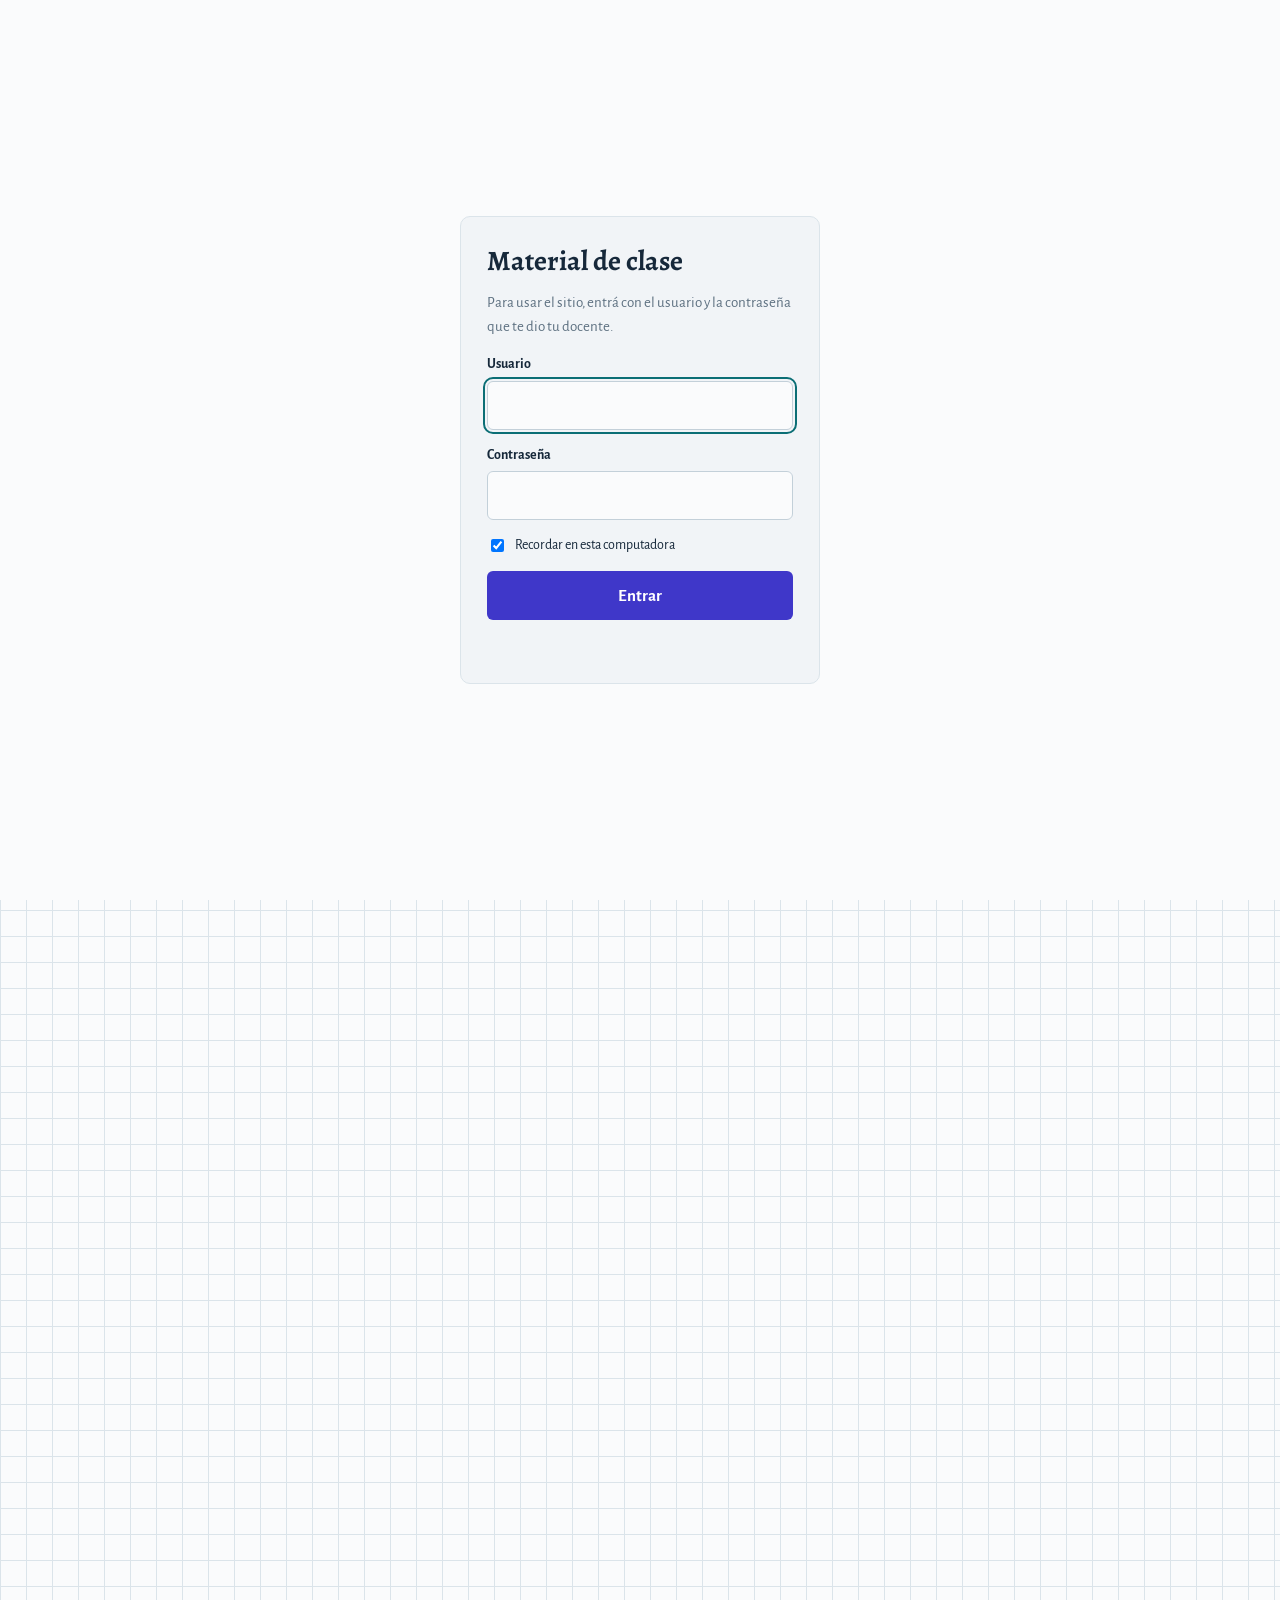
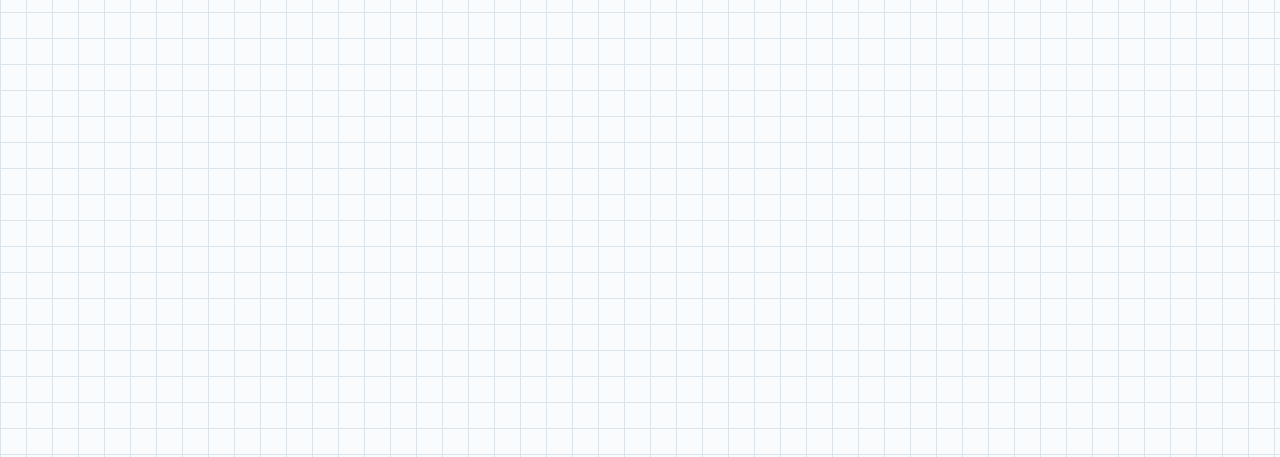
==== commit cf8da1b3: "Cursillo: el material del Poli es fuente, no se publica Los zip del Drive del cursillo quedan en cur" ====
--- a/cursillo/index.html
+++ b/cursillo/index.html
@@ -50,7 +50,7 @@
         <article class="cur-clase">
           <div class="cur-cab"><span class="cur-grupo inst-poli" title="Politécnica · intensivo 3">POLI INT 3</span>
             <span class="cur-materia">Matemática 1</span></div>
-          <p class="cur-consigna">Teoría de Sistema Métrico Decimal. Ejemplos.</p><div class="cur-tema"><a class="cur-tema-nom" href="#tema-sistema-metrico">Sistema métrico decimal</a><div class="cur-mats"><span class="cur-mat por-hacer">Clase por hacer</span></div></div>
+          <p class="cur-consigna">Teoría de Sistema Métrico Decimal. Ejemplos.</p><div class="cur-tema"><a class="cur-tema-nom" href="#tema-sistema-metrico">Sistema métrico decimal</a><div class="cur-mats"><span class="cur-mat por-hacer">Clase por hacer</span><span class="cur-mat ejer">Ejercitario · 5.1 y 5.2</span><span class="cur-mat ejer">Cuestionario · Unidad 6</span></div></div>
         </article>
       </div><div class="cur-turno vacio">
         <span class="cur-turno-nom">Tarde <small>14:00 a 18:00</small></span>
@@ -63,14 +63,14 @@
         <article class="cur-clase">
           <div class="cur-cab"><span class="cur-grupo inst-poli" title="Politécnica · intensivo 4">POLI INT 4</span>
             <span class="cur-materia">Matemática 1</span></div>
-          <p class="cur-consigna">Ejercicios de Sistema métrico decimal. Completar pendientes de aritmética.</p><div class="cur-tema"><a class="cur-tema-nom" href="#tema-sistema-metrico">Sistema métrico decimal</a><div class="cur-mats"><span class="cur-mat por-hacer">Clase por hacer</span></div></div>
+          <p class="cur-consigna">Ejercicios de Sistema métrico decimal. Completar pendientes de aritmética.</p><div class="cur-tema"><a class="cur-tema-nom" href="#tema-sistema-metrico">Sistema métrico decimal</a><div class="cur-mats"><span class="cur-mat por-hacer">Clase por hacer</span><span class="cur-mat ejer">Ejercitario · 5.1 y 5.2</span><span class="cur-mat ejer">Cuestionario · Unidad 6</span></div></div>
         </article>
       </div><div class="cur-turno">
         <span class="cur-turno-nom">Tarde <small>14:00 a 18:00</small></span>
         <article class="cur-clase">
           <div class="cur-cab"><span class="cur-grupo inst-poli" title="Politécnica · intensivo 8">POLI INT 8</span>
             <span class="cur-materia">Matemática 1</span></div>
-          <p class="cur-consigna">Teoría de Operaciones fundamentales. Ejemplos.</p><div class="cur-tema"><a class="cur-tema-nom" href="#tema-operaciones">Operaciones fundamentales</a><div class="cur-mats"><span class="cur-mat por-hacer">Clase por hacer</span><span class="cur-mat ejer">Matemáticas esenciales · Capítulo 1</span></div></div>
+          <p class="cur-consigna">Teoría de Operaciones fundamentales. Ejemplos.</p><div class="cur-tema"><a class="cur-tema-nom" href="#tema-operaciones">Operaciones fundamentales</a><div class="cur-mats"><span class="cur-mat por-hacer">Clase por hacer</span><span class="cur-mat ejer">Ejercitario · 2.1 y 2.2</span><span class="cur-mat ejer">Matemáticas esenciales · Capítulo 1</span></div></div>
         </article>
       </div>
     </div><div class="cur-dia" data-fecha="2026-11-26">
@@ -83,7 +83,7 @@
         <article class="cur-clase">
           <div class="cur-cab"><span class="cur-grupo inst-poli" title="Politécnica · intensivo 1">POLI INT 1</span>
             <span class="cur-materia">Matemática 1</span></div>
-          <p class="cur-consigna">Terminar ejercicios pendientes del libro Matemáticas esenciales. Teoría de Divisibilidad con ejemplos.</p><div class="cur-tema"><a class="cur-tema-nom" href="#tema-divisibilidad">Divisibilidad</a><div class="cur-mats"><span class="cur-mat por-hacer">Clase por hacer</span><span class="cur-mat ejer">Matemáticas esenciales · Capítulo 1</span></div></div>
+          <p class="cur-consigna">Terminar ejercicios pendientes del libro Matemáticas esenciales. Teoría de Divisibilidad con ejemplos.</p><div class="cur-tema"><a class="cur-tema-nom" href="#tema-divisibilidad">Divisibilidad</a><div class="cur-mats"><span class="cur-mat por-hacer">Clase por hacer</span><span class="cur-mat ejer">Ejercitario · 3.1 y 3.2</span><span class="cur-mat ejer">Cuestionario · Unidad 4</span></div></div>
         </article>
       </div>
     </div><div class="cur-dia" data-fecha="2026-11-27">
@@ -93,7 +93,7 @@
         <article class="cur-clase">
           <div class="cur-cab"><span class="cur-grupo inst-poli" title="Politécnica · extensivo 3">POLI EXT 3</span>
             <span class="cur-materia">Analítica</span></div>
-          <p class="cur-consigna">Ejercitario Principia, Capítulo 2: Vectores.</p><div class="cur-tema"><a class="cur-tema-nom" href="#tema-vectores">Vectores</a><div class="cur-mats"><span class="cur-mat por-hacer">Clase por hacer</span><span class="cur-mat ejer">Ejercitario Principia · Capítulo 2</span></div></div>
+          <p class="cur-consigna">Ejercitario Principia, Capítulo 2: Vectores.</p><div class="cur-tema"><a class="cur-tema-nom" href="#tema-vectores">Vectores</a><div class="cur-mats"><span class="cur-mat por-hacer">Clase por hacer</span><span class="cur-mat ejer">Ejercitario · 2.1 y 2.2 de fijación</span><span class="cur-mat ejer">Ejercitario Principia · Capítulo 2</span></div></div>
         </article>
       </div><div class="cur-turno vacio">
         <span class="cur-turno-nom">Tarde <small>14:00 a 18:00</small></span>
@@ -119,22 +119,22 @@
 <p class="eyebrow">Aritmética</p><div class="tarjetas">
 <div class="tarjeta cur-tarjeta sin-clase" id="tema-operaciones">
       <span class="etiqueta pend">Clase por hacer</span><h3>Operaciones fundamentales</h3>
-      <div class="cur-mats"><span class="cur-mat por-hacer">Clase por hacer</span><span class="cur-mat ejer">Matemáticas esenciales · Capítulo 1</span></div><p class="cur-dado">Se dio en: POLI INT 8 · mié 25/11</p>
+      <div class="cur-mats"><span class="cur-mat por-hacer">Clase por hacer</span><span class="cur-mat ejer">Ejercitario · 2.1 y 2.2</span><span class="cur-mat ejer">Matemáticas esenciales · Capítulo 1</span></div><p class="cur-dado">Sale de: Aritmética y Álgebra · Unidad 3</p><p class="cur-dado">Se dio en: POLI INT 8 · mié 25/11</p>
     </div>
 <div class="tarjeta cur-tarjeta sin-clase" id="tema-divisibilidad">
       <span class="etiqueta pend">Clase por hacer</span><h3>Divisibilidad</h3>
-      <div class="cur-mats"><span class="cur-mat por-hacer">Clase por hacer</span><span class="cur-mat ejer">Matemáticas esenciales · Capítulo 1</span></div><p class="cur-dado">Se dio en: POLI INT 1 · jue 26/11</p>
+      <div class="cur-mats"><span class="cur-mat por-hacer">Clase por hacer</span><span class="cur-mat ejer">Ejercitario · 3.1 y 3.2</span><span class="cur-mat ejer">Cuestionario · Unidad 4</span></div><p class="cur-dado">Sale de: Aritmética y Álgebra · Unidad 4</p><p class="cur-dado">Se dio en: POLI INT 1 · jue 26/11</p>
     </div>
 <div class="tarjeta cur-tarjeta sin-clase" id="tema-sistema-metrico">
       <span class="etiqueta pend">Clase por hacer</span><h3>Sistema métrico decimal</h3>
-      <div class="cur-mats"><span class="cur-mat por-hacer">Clase por hacer</span></div><p class="cur-dado">Se dio en: POLI INT 3 · mar 24/11 / POLI INT 4 · mié 25/11</p>
+      <div class="cur-mats"><span class="cur-mat por-hacer">Clase por hacer</span><span class="cur-mat ejer">Ejercitario · 5.1 y 5.2</span><span class="cur-mat ejer">Cuestionario · Unidad 6</span></div><p class="cur-dado">Sale de: Aritmética y Álgebra · Unidad 6</p><p class="cur-dado">Se dio en: POLI INT 3 · mar 24/11 / POLI INT 4 · mié 25/11</p>
     </div>
 </div>
 <h3 class="cur-banco-materia">Analítica</h3>
 <p class="eyebrow">Geometría analítica</p><div class="tarjetas">
 <div class="tarjeta cur-tarjeta sin-clase" id="tema-vectores">
       <span class="etiqueta pend">Clase por hacer</span><h3>Vectores</h3>
-      <div class="cur-mats"><span class="cur-mat por-hacer">Clase por hacer</span><span class="cur-mat ejer">Ejercitario Principia · Capítulo 2</span></div><p class="cur-dado">Se dio en: POLI EXT 3 · vie 27/11</p>
+      <div class="cur-mats"><span class="cur-mat por-hacer">Clase por hacer</span><span class="cur-mat ejer">Ejercitario · 2.1 y 2.2 de fijación</span><span class="cur-mat ejer">Ejercitario Principia · Capítulo 2</span></div><p class="cur-dado">Sale de: Geometría Analítica y Cálculo · Unidad 2</p><p class="cur-dado">Se dio en: POLI EXT 3 · vie 27/11</p>
     </div>
 </div>
 </section>
--- a/assets/cursillo.css
+++ b/assets/cursillo.css
@@ -81,7 +81,8 @@
 .cur-tarjeta{scroll-margin-top:80px}
 .cur-tarjeta.sin-clase{border-style:dashed}
 .cur-tarjeta:target{border-color:var(--acento); box-shadow:0 0 0 3px var(--acento-suave)}
-.cur-tarjeta .cur-dado{font-family:var(--mono); font-size:11.5px; margin-top:auto; padding-top:4px}
+.cur-tarjeta .cur-dado{font-family:var(--mono); font-size:11.5px; padding-top:4px}
+.cur-tarjeta .cur-dado:first-of-type{margin-top:auto}
 
 /* en pantallas angostas: un día debajo del otro, sin los casilleros vacíos */
 @media (max-width:900px){
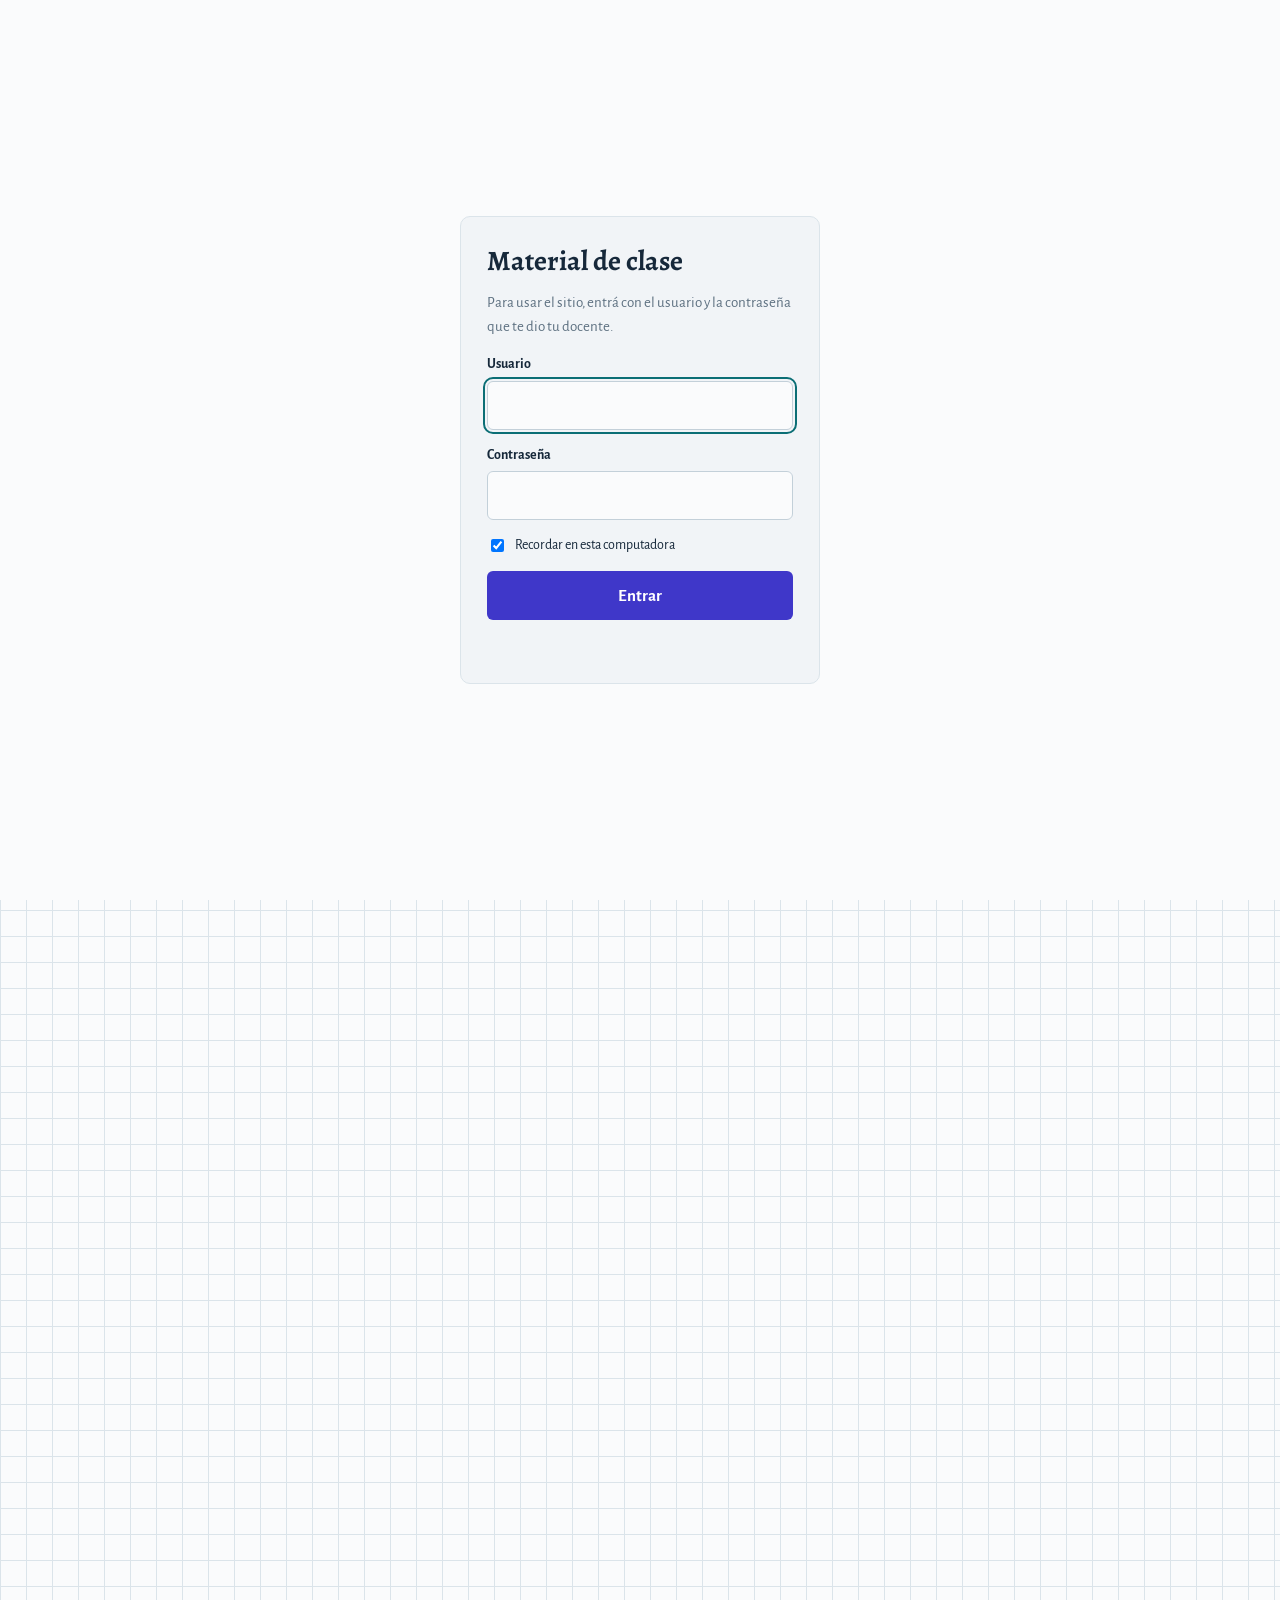
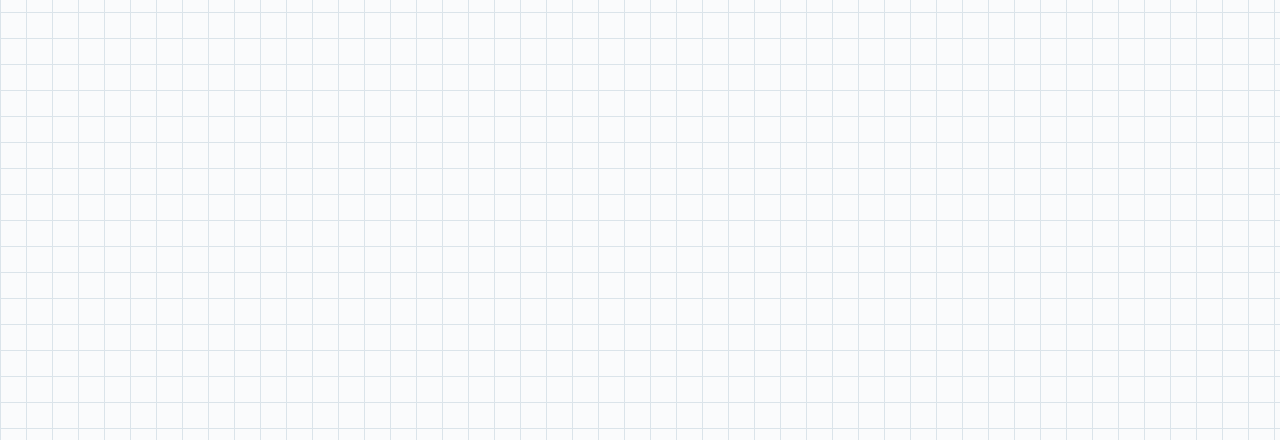
==== commit c408d0dd: "Cursillo: la clase de Sistema métrico decimal Cinco temas sobre la unidad 6 de Aritmética y Álgebra " ====
--- a/cursillo/index.html
+++ b/cursillo/index.html
@@ -50,7 +50,7 @@
         <article class="cur-clase">
           <div class="cur-cab"><span class="cur-grupo inst-poli" title="Politécnica · intensivo 3">POLI INT 3</span>
             <span class="cur-materia">Matemática 1</span></div>
-          <p class="cur-consigna">Teoría de Sistema Métrico Decimal. Ejemplos.</p><div class="cur-tema"><a class="cur-tema-nom" href="#tema-sistema-metrico">Sistema métrico decimal</a><div class="cur-mats"><span class="cur-mat por-hacer">Clase por hacer</span><span class="cur-mat ejer">Ejercitario · 5.1 y 5.2</span><span class="cur-mat ejer">Cuestionario · Unidad 6</span></div></div>
+          <p class="cur-consigna">Teoría de Sistema Métrico Decimal. Ejemplos.</p><div class="cur-tema"><a class="cur-tema-nom" href="#tema-sistema-metrico">Sistema métrico decimal</a><div class="cur-mats"><a class="cur-mat clase" href="../cursillo/clases/sistema-metrico.html">Clase</a><span class="cur-mat ejer">Ejercitario · 5.1 y 5.2</span><span class="cur-mat ejer">Cuestionario · Unidad 6</span></div></div>
         </article>
       </div><div class="cur-turno vacio">
         <span class="cur-turno-nom">Tarde <small>14:00 a 18:00</small></span>
@@ -63,7 +63,7 @@
         <article class="cur-clase">
           <div class="cur-cab"><span class="cur-grupo inst-poli" title="Politécnica · intensivo 4">POLI INT 4</span>
             <span class="cur-materia">Matemática 1</span></div>
-          <p class="cur-consigna">Ejercicios de Sistema métrico decimal. Completar pendientes de aritmética.</p><div class="cur-tema"><a class="cur-tema-nom" href="#tema-sistema-metrico">Sistema métrico decimal</a><div class="cur-mats"><span class="cur-mat por-hacer">Clase por hacer</span><span class="cur-mat ejer">Ejercitario · 5.1 y 5.2</span><span class="cur-mat ejer">Cuestionario · Unidad 6</span></div></div>
+          <p class="cur-consigna">Ejercicios de Sistema métrico decimal. Completar pendientes de aritmética.</p><div class="cur-tema"><a class="cur-tema-nom" href="#tema-sistema-metrico">Sistema métrico decimal</a><div class="cur-mats"><a class="cur-mat clase" href="../cursillo/clases/sistema-metrico.html">Clase</a><span class="cur-mat ejer">Ejercitario · 5.1 y 5.2</span><span class="cur-mat ejer">Cuestionario · Unidad 6</span></div></div>
         </article>
       </div><div class="cur-turno">
         <span class="cur-turno-nom">Tarde <small>14:00 a 18:00</small></span>
@@ -125,9 +125,9 @@
       <span class="etiqueta pend">Clase por hacer</span><h3>Divisibilidad</h3>
       <div class="cur-mats"><span class="cur-mat por-hacer">Clase por hacer</span><span class="cur-mat ejer">Ejercitario · 3.1 y 3.2</span><span class="cur-mat ejer">Cuestionario · Unidad 4</span></div><p class="cur-dado">Sale de: Aritmética y Álgebra · Unidad 4</p><p class="cur-dado">Se dio en: POLI INT 1 · jue 26/11</p>
     </div>
-<div class="tarjeta cur-tarjeta sin-clase" id="tema-sistema-metrico">
-      <span class="etiqueta pend">Clase por hacer</span><h3>Sistema métrico decimal</h3>
-      <div class="cur-mats"><span class="cur-mat por-hacer">Clase por hacer</span><span class="cur-mat ejer">Ejercitario · 5.1 y 5.2</span><span class="cur-mat ejer">Cuestionario · Unidad 6</span></div><p class="cur-dado">Sale de: Aritmética y Álgebra · Unidad 6</p><p class="cur-dado">Se dio en: POLI INT 3 · mar 24/11 / POLI INT 4 · mié 25/11</p>
+<div class="tarjeta cur-tarjeta" id="tema-sistema-metrico">
+      <span class="etiqueta diapo-et">Clase lista</span><h3>Sistema métrico decimal</h3>
+      <div class="cur-mats"><a class="cur-mat clase" href="../cursillo/clases/sistema-metrico.html">Clase</a><span class="cur-mat ejer">Ejercitario · 5.1 y 5.2</span><span class="cur-mat ejer">Cuestionario · Unidad 6</span></div><p class="cur-dado">Sale de: Aritmética y Álgebra · Unidad 6</p><p class="cur-dado">Se dio en: POLI INT 3 · mar 24/11 / POLI INT 4 · mié 25/11</p>
     </div>
 </div>
 <h3 class="cur-banco-materia">Analítica</h3>
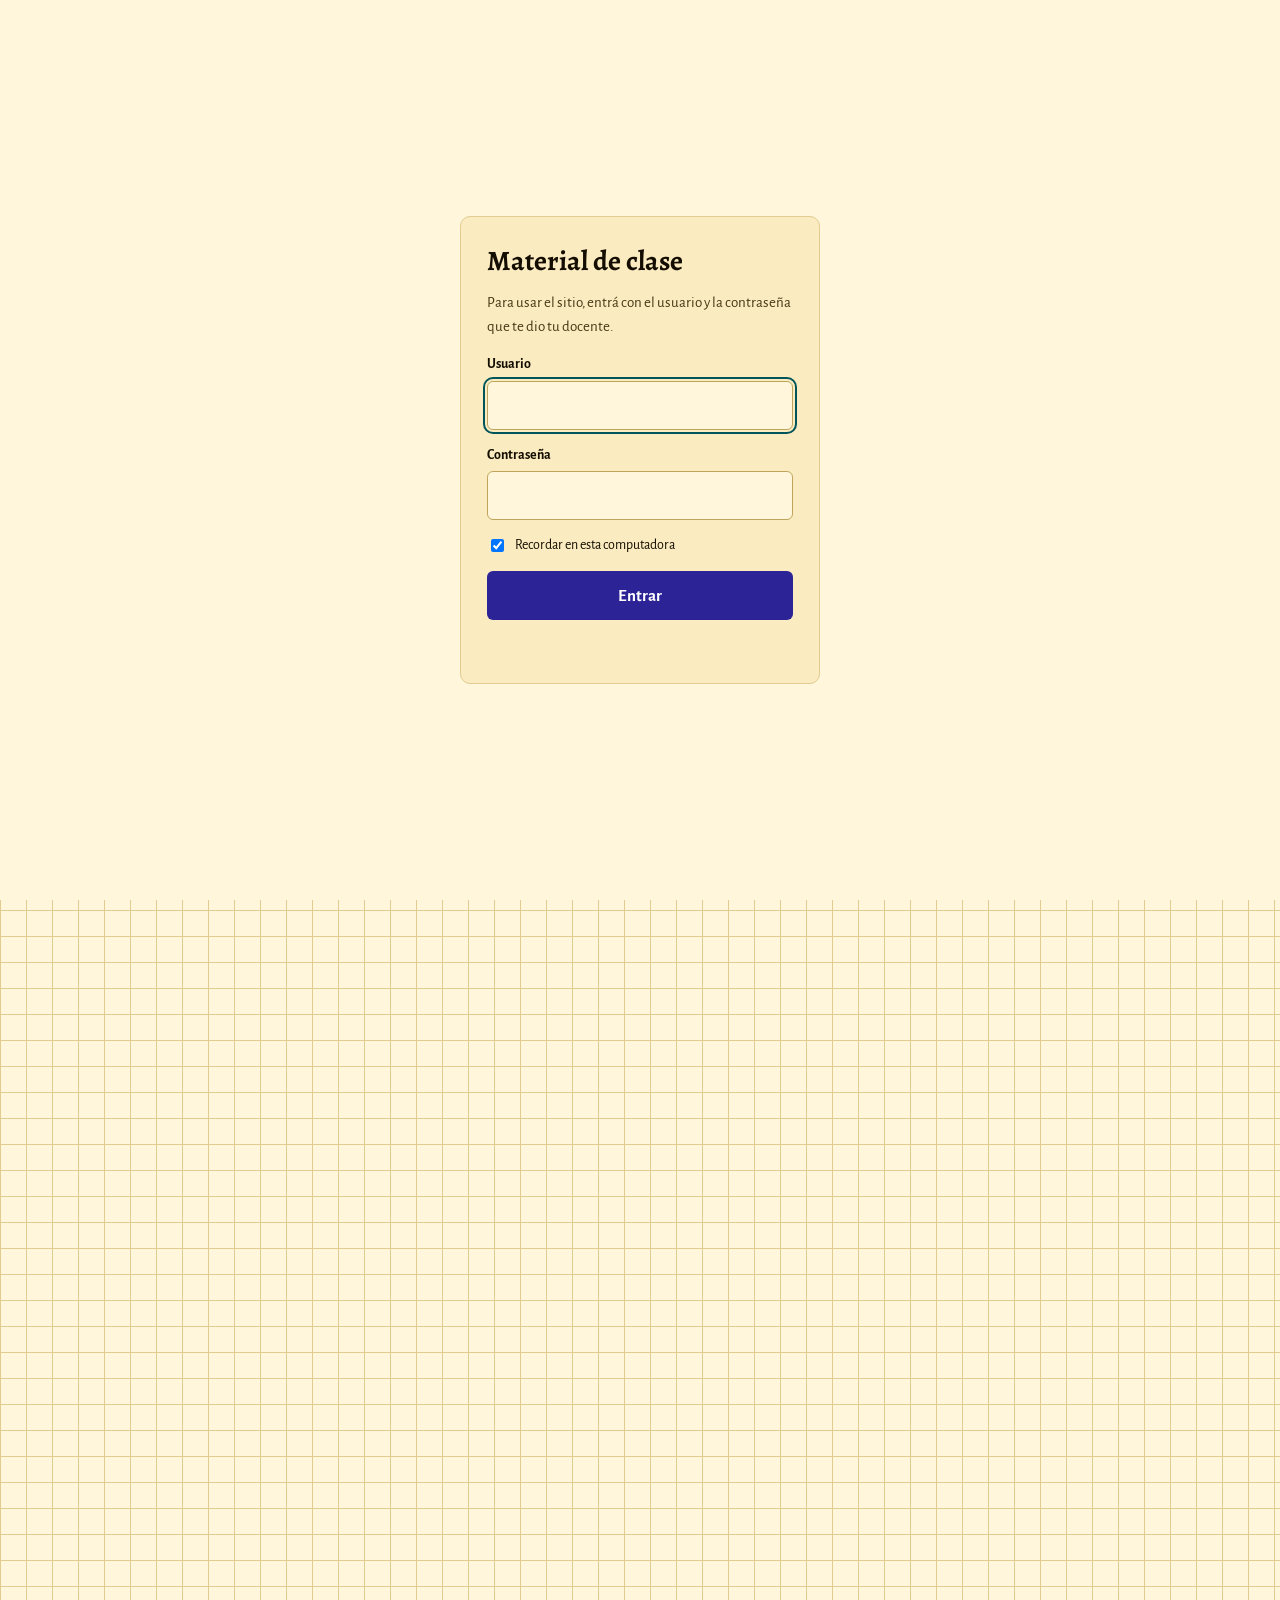
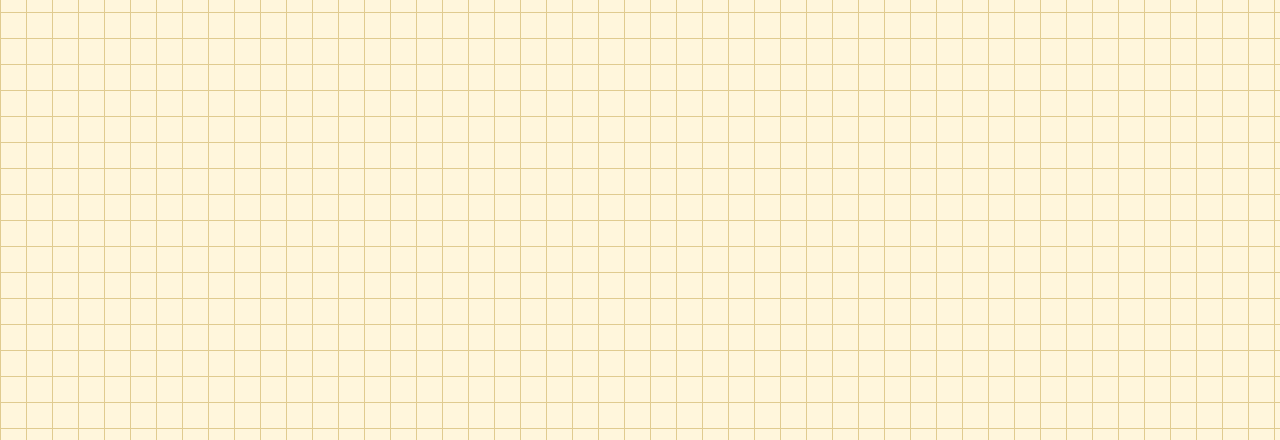
==== commit 1e70244e: "Cursillo: operaciones fundamentales, teoría y ejercicio del ejercitario Cinco temas (adición, sustra" ====
--- a/cursillo/index.html
+++ b/cursillo/index.html
@@ -70,7 +70,7 @@
         <article class="cur-clase">
           <div class="cur-cab"><span class="cur-grupo inst-poli" title="Politécnica · intensivo 8">POLI INT 8</span>
             <span class="cur-materia">Matemática 1</span></div>
-          <p class="cur-consigna">Teoría de Operaciones fundamentales. Ejemplos.</p><div class="cur-tema"><a class="cur-tema-nom" href="#tema-operaciones">Operaciones fundamentales</a><div class="cur-mats"><span class="cur-mat por-hacer">Clase por hacer</span><span class="cur-mat ejer">Ejercitario · 2.1 y 2.2</span><span class="cur-mat ejer">Matemáticas esenciales · Capítulo 1</span></div></div>
+          <p class="cur-consigna">Teoría de Operaciones fundamentales. Ejemplos.</p><div class="cur-tema"><a class="cur-tema-nom" href="#tema-operaciones">Operaciones fundamentales</a><div class="cur-mats"><a class="cur-mat clase" href="../cursillo/clases/operaciones.html">Clase</a><span class="cur-mat ejer">Ejercitario · 2.1 y 2.2</span><span class="cur-mat ejer">Matemáticas esenciales · Capítulo 1</span></div></div>
         </article>
       </div>
     </div><div class="cur-dia" data-fecha="2026-11-26">
@@ -117,9 +117,9 @@
   <p>No van en orden de programa: se suman a medida que hace falta darlos.</p>
   <h3 class="cur-banco-materia">Matemática 1</h3>
 <p class="eyebrow">Aritmética</p><div class="tarjetas">
-<div class="tarjeta cur-tarjeta sin-clase" id="tema-operaciones">
-      <span class="etiqueta pend">Clase por hacer</span><h3>Operaciones fundamentales</h3>
-      <div class="cur-mats"><span class="cur-mat por-hacer">Clase por hacer</span><span class="cur-mat ejer">Ejercitario · 2.1 y 2.2</span><span class="cur-mat ejer">Matemáticas esenciales · Capítulo 1</span></div><p class="cur-dado">Sale de: Aritmética y Álgebra · Unidad 3</p><p class="cur-dado">Se dio en: POLI INT 8 · mié 25/11</p>
+<div class="tarjeta cur-tarjeta" id="tema-operaciones">
+      <span class="etiqueta diapo-et">Clase lista</span><h3>Operaciones fundamentales</h3>
+      <div class="cur-mats"><a class="cur-mat clase" href="../cursillo/clases/operaciones.html">Clase</a><span class="cur-mat ejer">Ejercitario · 2.1 y 2.2</span><span class="cur-mat ejer">Matemáticas esenciales · Capítulo 1</span></div><p class="cur-dado">Sale de: Aritmética y Álgebra · Unidad 3</p><p class="cur-dado">Se dio en: POLI INT 8 · mié 25/11</p>
     </div>
 <div class="tarjeta cur-tarjeta sin-clase" id="tema-divisibilidad">
       <span class="etiqueta pend">Clase por hacer</span><h3>Divisibilidad</h3>
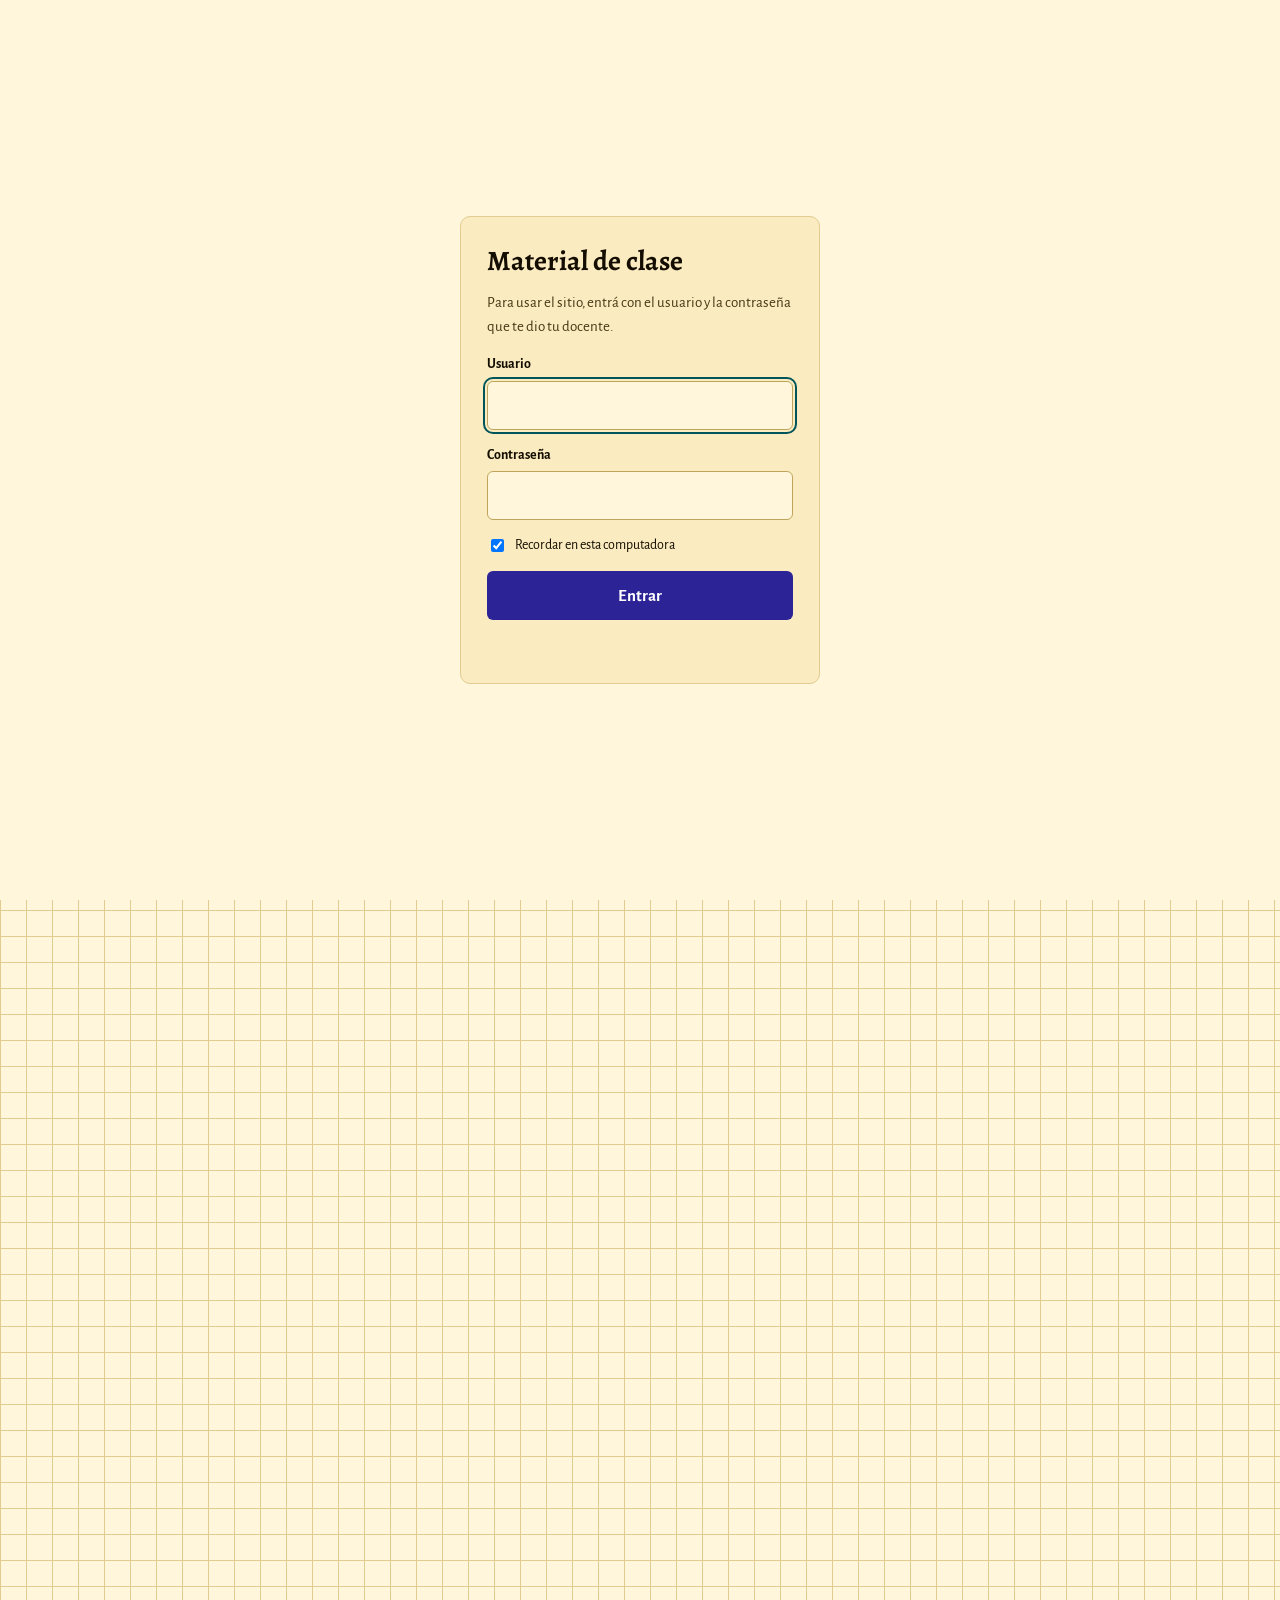
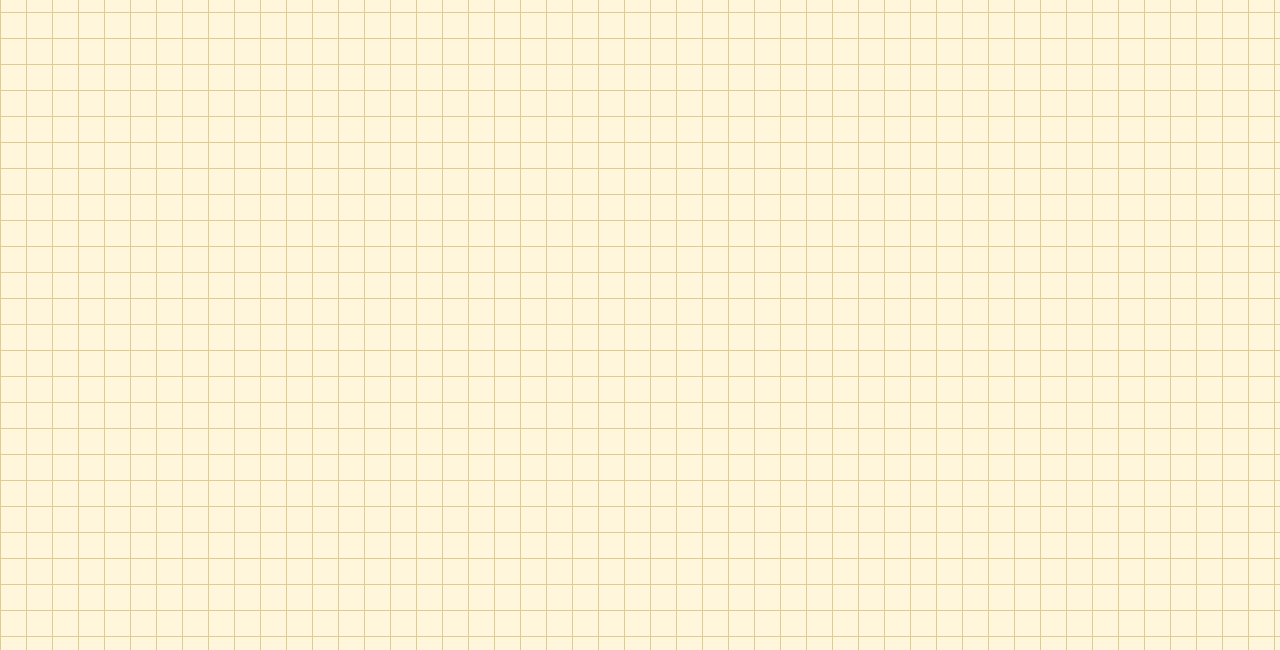
==== commit 5119d578: "Cursillo: clase de vectores y el bloque 2 del refuerzo de divisibilidad - Vectores: cinco temas de t" ====
--- a/cursillo/index.html
+++ b/cursillo/index.html
@@ -83,7 +83,7 @@
         <article class="cur-clase">
           <div class="cur-cab"><span class="cur-grupo inst-poli" title="Politécnica · intensivo 1">POLI INT 1</span>
             <span class="cur-materia">Matemática 1</span></div>
-          <p class="cur-consigna">Terminar ejercicios pendientes del libro Matemáticas esenciales. Teoría de Divisibilidad con ejemplos.</p><div class="cur-tema"><a class="cur-tema-nom" href="#tema-divisibilidad">Divisibilidad</a><div class="cur-mats"><span class="cur-mat por-hacer">Clase por hacer</span><span class="cur-mat ejer">Ejercitario · 3.1 y 3.2</span><span class="cur-mat ejer">Cuestionario · Unidad 4</span></div></div>
+          <p class="cur-consigna">Terminar ejercicios pendientes del libro Matemáticas esenciales. Teoría de Divisibilidad con ejemplos.</p><div class="cur-tema"><a class="cur-tema-nom" href="#tema-divisibilidad">Divisibilidad</a><div class="cur-mats"><a class="cur-mat clase" href="../cursillo/clases/divisibilidad.html">Clase</a><span class="cur-mat ejer">Ejercitario · 3.1 y 3.2</span><span class="cur-mat ejer">Cuestionario · Unidad 4</span></div></div>
         </article>
       </div>
     </div><div class="cur-dia" data-fecha="2026-11-27">
@@ -93,7 +93,7 @@
         <article class="cur-clase">
           <div class="cur-cab"><span class="cur-grupo inst-poli" title="Politécnica · extensivo 3">POLI EXT 3</span>
             <span class="cur-materia">Analítica</span></div>
-          <p class="cur-consigna">Ejercitario Principia, Capítulo 2: Vectores.</p><div class="cur-tema"><a class="cur-tema-nom" href="#tema-vectores">Vectores</a><div class="cur-mats"><span class="cur-mat por-hacer">Clase por hacer</span><span class="cur-mat ejer">Ejercitario · 2.1 y 2.2 de fijación</span><span class="cur-mat ejer">Ejercitario Principia · Capítulo 2</span></div></div>
+          <p class="cur-consigna">Ejercitario Principia, Capítulo 2: Vectores.</p><div class="cur-tema"><a class="cur-tema-nom" href="#tema-vectores">Vectores</a><div class="cur-mats"><a class="cur-mat clase" href="../cursillo/clases/vectores.html">Clase</a><span class="cur-mat ejer">Ejercitario · 2.1 y 2.2 de fijación</span><span class="cur-mat ejer">Ejercitario Principia · Capítulo 2</span></div></div>
         </article>
       </div><div class="cur-turno vacio">
         <span class="cur-turno-nom">Tarde <small>14:00 a 18:00</small></span>
@@ -121,9 +121,13 @@
       <span class="etiqueta diapo-et">Clase lista</span><h3>Operaciones fundamentales</h3>
       <div class="cur-mats"><a class="cur-mat clase" href="../cursillo/clases/operaciones.html">Clase</a><span class="cur-mat ejer">Ejercitario · 2.1 y 2.2</span><span class="cur-mat ejer">Matemáticas esenciales · Capítulo 1</span></div><p class="cur-dado">Sale de: Aritmética y Álgebra · Unidad 3</p><p class="cur-dado">Se dio en: POLI INT 8 · mié 25/11</p>
     </div>
-<div class="tarjeta cur-tarjeta sin-clase" id="tema-divisibilidad">
-      <span class="etiqueta pend">Clase por hacer</span><h3>Divisibilidad</h3>
-      <div class="cur-mats"><span class="cur-mat por-hacer">Clase por hacer</span><span class="cur-mat ejer">Ejercitario · 3.1 y 3.2</span><span class="cur-mat ejer">Cuestionario · Unidad 4</span></div><p class="cur-dado">Sale de: Aritmética y Álgebra · Unidad 4</p><p class="cur-dado">Se dio en: POLI INT 1 · jue 26/11</p>
+<div class="tarjeta cur-tarjeta" id="tema-divisibilidad">
+      <span class="etiqueta diapo-et">Clase lista</span><h3>Divisibilidad</h3>
+      <div class="cur-mats"><a class="cur-mat clase" href="../cursillo/clases/divisibilidad.html">Clase</a><span class="cur-mat ejer">Ejercitario · 3.1 y 3.2</span><span class="cur-mat ejer">Cuestionario · Unidad 4</span></div><p class="cur-dado">Sale de: Aritmética y Álgebra · Unidad 4</p><p class="cur-dado">Se dio en: POLI INT 1 · jue 26/11</p>
+    </div>
+<div class="tarjeta cur-tarjeta" id="tema-divisibilidad-refuerzo">
+      <span class="etiqueta diapo-et">Clase lista</span><h3>Divisibilidad: refuerzo y profundización</h3>
+      <div class="cur-mats"><a class="cur-mat clase" href="../cursillo/clases/divisibilidad-refuerzo.html">Clase</a><span class="cur-mat ejer">Ejercitario · 3.1 y 3.2</span><span class="cur-mat ejer">Cuestionario · Unidad 4</span></div><p class="cur-dado">Sale de: Aritmética y Álgebra · Unidad 4</p>
     </div>
 <div class="tarjeta cur-tarjeta" id="tema-sistema-metrico">
       <span class="etiqueta diapo-et">Clase lista</span><h3>Sistema métrico decimal</h3>
@@ -132,9 +136,9 @@
 </div>
 <h3 class="cur-banco-materia">Analítica</h3>
 <p class="eyebrow">Geometría analítica</p><div class="tarjetas">
-<div class="tarjeta cur-tarjeta sin-clase" id="tema-vectores">
-      <span class="etiqueta pend">Clase por hacer</span><h3>Vectores</h3>
-      <div class="cur-mats"><span class="cur-mat por-hacer">Clase por hacer</span><span class="cur-mat ejer">Ejercitario · 2.1 y 2.2 de fijación</span><span class="cur-mat ejer">Ejercitario Principia · Capítulo 2</span></div><p class="cur-dado">Sale de: Geometría Analítica y Cálculo · Unidad 2</p><p class="cur-dado">Se dio en: POLI EXT 3 · vie 27/11</p>
+<div class="tarjeta cur-tarjeta" id="tema-vectores">
+      <span class="etiqueta diapo-et">Clase lista</span><h3>Vectores</h3>
+      <div class="cur-mats"><a class="cur-mat clase" href="../cursillo/clases/vectores.html">Clase</a><span class="cur-mat ejer">Ejercitario · 2.1 y 2.2 de fijación</span><span class="cur-mat ejer">Ejercitario Principia · Capítulo 2</span></div><p class="cur-dado">Sale de: Geometría Analítica y Cálculo · Unidad 2</p><p class="cur-dado">Se dio en: POLI EXT 3 · vie 27/11</p>
     </div>
 </div>
 </section>
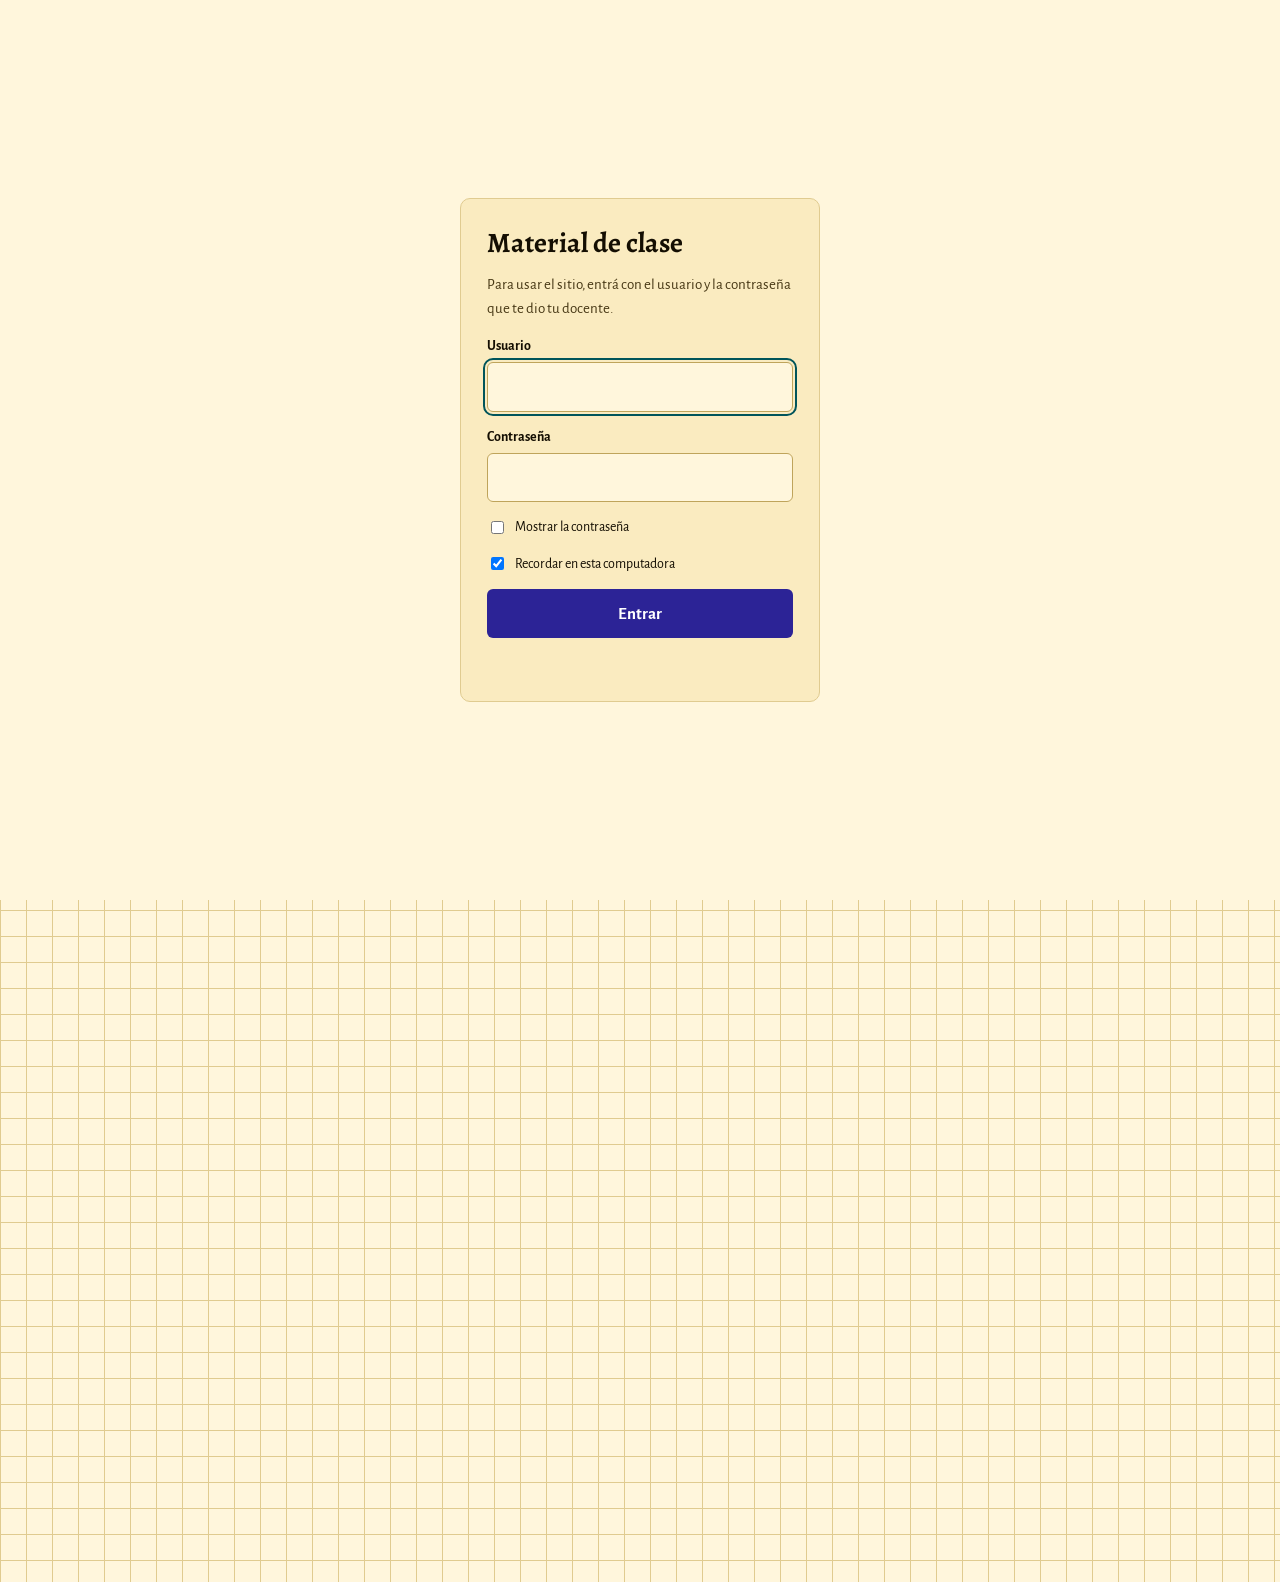
==== commit e1edeaa6: "Cursillo: cada semana plegable, y la del 30 de noviembre esperando la grilla Co-Authored-By: Claude " ====
--- a/cursillo/index.html
+++ b/cursillo/index.html
@@ -28,12 +28,10 @@
 </header>
 <section class="bloque" id="semana">
   <p class="eyebrow">Mi semana</p>
-  <div class="cur-encabezado">
-    <h2 id="cur-rotulo">Semana del 23 al 28 de noviembre</h2>
-    <div class="cur-nav"><button class="cur-flecha" type="button" id="cur-ant" aria-label="Semana anterior">←</button><button class="cur-flecha" type="button" id="cur-sig" aria-label="Semana siguiente">→</button></div>
-  </div>
   <div class="aviso" id="cur-aviso" hidden></div>
-  <div class="cur-semana" data-lunes="2026-11-23" data-rotulo="Semana del 23 al 28 de noviembre">
+  <details class="cur-sem" data-lunes="2026-11-23" open>
+  <summary><h2>Semana del 23 al 28 de noviembre</h2><span class="cur-sem-cual"></span><span class="cur-sem-res">5 clases</span></summary>
+  <div class="cur-semana">
     <div class="cur-dia libre" data-fecha="2026-11-23">
       <h3><span>Lunes</span> <small>23/11</small></h3>
       <div class="cur-turno vacio">
@@ -110,6 +108,66 @@
       </div>
     </div>
   </div>
+</details><details class="cur-sem espera" data-lunes="2026-11-30" open>
+  <summary><h2>Semana del 30 de noviembre al 5 de diciembre</h2><span class="cur-sem-cual"></span><span class="cur-sem-res">la grilla todavía no llegó</span></summary>
+  <div class="cur-semana">
+    <div class="cur-dia" data-fecha="2026-11-30">
+      <h3><span>Lunes</span> <small>30/11</small></h3>
+      <div class="cur-turno vacio">
+        <span class="cur-turno-nom">Mañana <small>8:00 a 12:00</small></span>
+        <span class="cur-libre">por llegar</span>
+      </div><div class="cur-turno vacio">
+        <span class="cur-turno-nom">Tarde <small>14:00 a 18:00</small></span>
+        <span class="cur-libre">por llegar</span>
+      </div>
+    </div><div class="cur-dia" data-fecha="2026-12-01">
+      <h3><span>Martes</span> <small>1/12</small></h3>
+      <div class="cur-turno vacio">
+        <span class="cur-turno-nom">Mañana <small>8:00 a 12:00</small></span>
+        <span class="cur-libre">por llegar</span>
+      </div><div class="cur-turno vacio">
+        <span class="cur-turno-nom">Tarde <small>14:00 a 18:00</small></span>
+        <span class="cur-libre">por llegar</span>
+      </div>
+    </div><div class="cur-dia" data-fecha="2026-12-02">
+      <h3><span>Miércoles</span> <small>2/12</small></h3>
+      <div class="cur-turno vacio">
+        <span class="cur-turno-nom">Mañana <small>8:00 a 12:00</small></span>
+        <span class="cur-libre">por llegar</span>
+      </div><div class="cur-turno vacio">
+        <span class="cur-turno-nom">Tarde <small>14:00 a 18:00</small></span>
+        <span class="cur-libre">por llegar</span>
+      </div>
+    </div><div class="cur-dia" data-fecha="2026-12-03">
+      <h3><span>Jueves</span> <small>3/12</small></h3>
+      <div class="cur-turno vacio">
+        <span class="cur-turno-nom">Mañana <small>8:00 a 12:00</small></span>
+        <span class="cur-libre">por llegar</span>
+      </div><div class="cur-turno vacio">
+        <span class="cur-turno-nom">Tarde <small>14:00 a 18:00</small></span>
+        <span class="cur-libre">por llegar</span>
+      </div>
+    </div><div class="cur-dia" data-fecha="2026-12-04">
+      <h3><span>Viernes</span> <small>4/12</small></h3>
+      <div class="cur-turno vacio">
+        <span class="cur-turno-nom">Mañana <small>8:00 a 12:00</small></span>
+        <span class="cur-libre">por llegar</span>
+      </div><div class="cur-turno vacio">
+        <span class="cur-turno-nom">Tarde <small>14:00 a 18:00</small></span>
+        <span class="cur-libre">por llegar</span>
+      </div>
+    </div><div class="cur-dia" data-fecha="2026-12-05">
+      <h3><span>Sábado</span> <small>5/12</small></h3>
+      <div class="cur-turno vacio">
+        <span class="cur-turno-nom">Mañana <small>8:00 a 12:00</small></span>
+        <span class="cur-libre">por llegar</span>
+      </div><div class="cur-turno vacio">
+        <span class="cur-turno-nom">Tarde <small>14:00 a 18:00</small></span>
+        <span class="cur-libre">por llegar</span>
+      </div>
+    </div>
+  </div>
+</details>
 </section>
 <section class="bloque" id="temas">
   <p class="eyebrow">El banco</p>
@@ -151,7 +209,7 @@
 </footer>
 <script>
 (function () {
-  var semanas = [].slice.call(document.querySelectorAll('.cur-semana'));
+  var semanas = [].slice.call(document.querySelectorAll('.cur-sem'));
   if (!semanas.length) return;
   function lee(iso) { var p = iso.split('-'); return new Date(+p[0], p[1] - 1, +p[2]); }
   function iso(d) {
@@ -164,31 +222,25 @@
   var lunesHoy = mas(hoy, dow === 0 ? -6 : 1 - dow);
   var objetivo = dow === 0 ? mas(lunesHoy, 7) : lunesHoy;   // el domingo ya mira la que viene
   var lunes = semanas.map(function (s) { return s.getAttribute('data-lunes'); });
-  var i = lunes.indexOf(iso(objetivo));
-  if (i < 0) {                                       // la más cercana hacia atrás, o la primera
-    i = 0;
-    for (var k = 0; k < lunes.length; k++) if (lunes[k] <= iso(objetivo)) i = k;
-  }
-  var rot = document.getElementById('cur-rotulo');
-  var ant = document.getElementById('cur-ant'), sig = document.getElementById('cur-sig');
-  function muestra(n) {
-    i = n;
-    semanas.forEach(function (s, k) { s.hidden = k !== i; });
-    rot.textContent = semanas[i].getAttribute('data-rotulo');
-    ant.disabled = i === 0; sig.disabled = i === semanas.length - 1;
-  }
-  ant.addEventListener('click', function () { if (i > 0) muestra(i - 1); });
-  sig.addEventListener('click', function () { if (i < semanas.length - 1) muestra(i + 1); });
-  document.querySelector('.cur-nav').hidden = semanas.length < 2;
+  // las que ya pasaron, plegadas; la de ahora y las que vienen, abiertas
+  var ahora = iso(objetivo), siguiente = iso(mas(objetivo, 7));
+  semanas.forEach(function (s, k) {
+    var l = lunes[k], cual = s.querySelector('.cur-sem-cual');
+    s.open = l >= ahora;
+    s.classList.toggle('pasada', l < ahora);
+    cual.textContent = l < ahora ? 'ya pasó' : l === ahora ? (dow === 0 ? 'la que viene' : 'esta semana')
+                     : l === siguiente ? 'la que viene' : '';
+    cual.hidden = !cual.textContent;
+  });
   var d = document.querySelector('.cur-dia[data-fecha="' + iso(hoy) + '"]');
   if (d) d.classList.add('hoy');
-  muestra(i);
   // jueves: cargar la disponibilidad; viernes y sábado: ¿llegó la grilla?
   var prox = mas(lunesHoy, 7), aviso = document.getElementById('cur-aviso');
   var meses = ['enero','febrero','marzo','abril','mayo','junio','julio','agosto',
                'septiembre','octubre','noviembre','diciembre'];
   var cual = prox.getDate() + ' de ' + meses[prox.getMonth()];
-  var cargada = lunes.indexOf(iso(prox)) >= 0;
+  var k = lunes.indexOf(iso(prox));                  // una semana sin clases todavía no está cargada
+  var cargada = k >= 0 && !semanas[k].classList.contains('espera');
   if (dow === 4) aviso.innerHTML = '<strong>Hoy es jueves:</strong> cargá la disponibilidad para la semana del ' + cual + '.';
   else if ((dow === 5 || dow === 6) && !cargada)
     aviso.innerHTML = '<strong>Falta la grilla</strong> de la semana del ' + cual + ': cuando llegue, se carga en cursillo_datos.py.';
--- a/assets/cursillo.css
+++ b/assets/cursillo.css
@@ -3,21 +3,32 @@
 
 .cur-portada{padding-block:32px 18px}
 
-.cur-encabezado{display:flex; align-items:center; justify-content:space-between; gap:12px; flex-wrap:wrap}
-.cur-encabezado h2{margin:0}
-.cur-nav{display:flex; gap:6px}
-.cur-nav[hidden]{display:none}
-.cur-flecha{
-  font:700 18px/1 var(--sans); min-width:44px; min-height:44px; border-radius:5px;
-  border:1px solid var(--acento); background:none; color:var(--acento); cursor:pointer}
-.cur-flecha:hover,.cur-flecha:focus-visible{background:var(--acento); color:var(--papel)}
-.cur-flecha[disabled]{opacity:.3; cursor:default; background:none; color:var(--acento)}
+/* cada semana, plegable: el rótulo con su flechita, cuál es y cuántas clases */
+.cur-sem{border-top:1px solid var(--linea-fuerte); padding:6px 0 10px}
+.cur-sem + .cur-sem{margin-top:6px}
+.cur-sem > summary{
+  list-style:none; cursor:pointer; display:flex; align-items:baseline; gap:12px; flex-wrap:wrap;
+  padding:10px 0 4px}
+.cur-sem > summary::-webkit-details-marker{display:none}
+.cur-sem > summary h2{margin:0; display:flex; align-items:baseline; gap:10px}
+.cur-sem > summary h2::before{
+  content:'▸'; color:var(--acento); font-size:.7em; display:inline-block; transition:transform .2s}
+.cur-sem[open] > summary h2::before{transform:rotate(90deg)}
+.cur-sem > summary:hover h2,.cur-sem > summary:focus-visible h2{color:var(--acento)}
+.cur-sem-cual{
+  font:700 11px var(--mono); letter-spacing:.1em; text-transform:uppercase; color:var(--papel);
+  background:var(--acento); padding:3px 8px; border-radius:4px}
+.cur-sem-cual[hidden]{display:none}
+.cur-sem-res{font-family:var(--mono); font-size:12.5px; color:var(--lapiz)}
+.cur-sem.pasada > summary h2{font-size:1.25rem; color:var(--lapiz)}
+.cur-sem.pasada .cur-sem-cual{background:none; color:var(--lapiz); border:1px solid var(--linea-fuerte)}
+.cur-sem.espera .cur-libre{font-style:italic}
+@media (prefers-reduced-motion:reduce){.cur-sem > summary h2::before{transition:none}}
 
 /* la grilla: seis días en columnas, con los turnos alineados por subgrid */
 .cur-semana{
   display:grid; grid-template-columns:repeat(6,minmax(0,1fr));
   grid-template-rows:auto auto auto; gap:0 8px; margin-top:16px}
-.cur-semana[hidden]{display:none}
 .cur-dia{
   display:grid; grid-row:span 3; grid-template-rows:subgrid; gap:8px;
   padding:8px; border-radius:6px; border:1px solid transparent}
